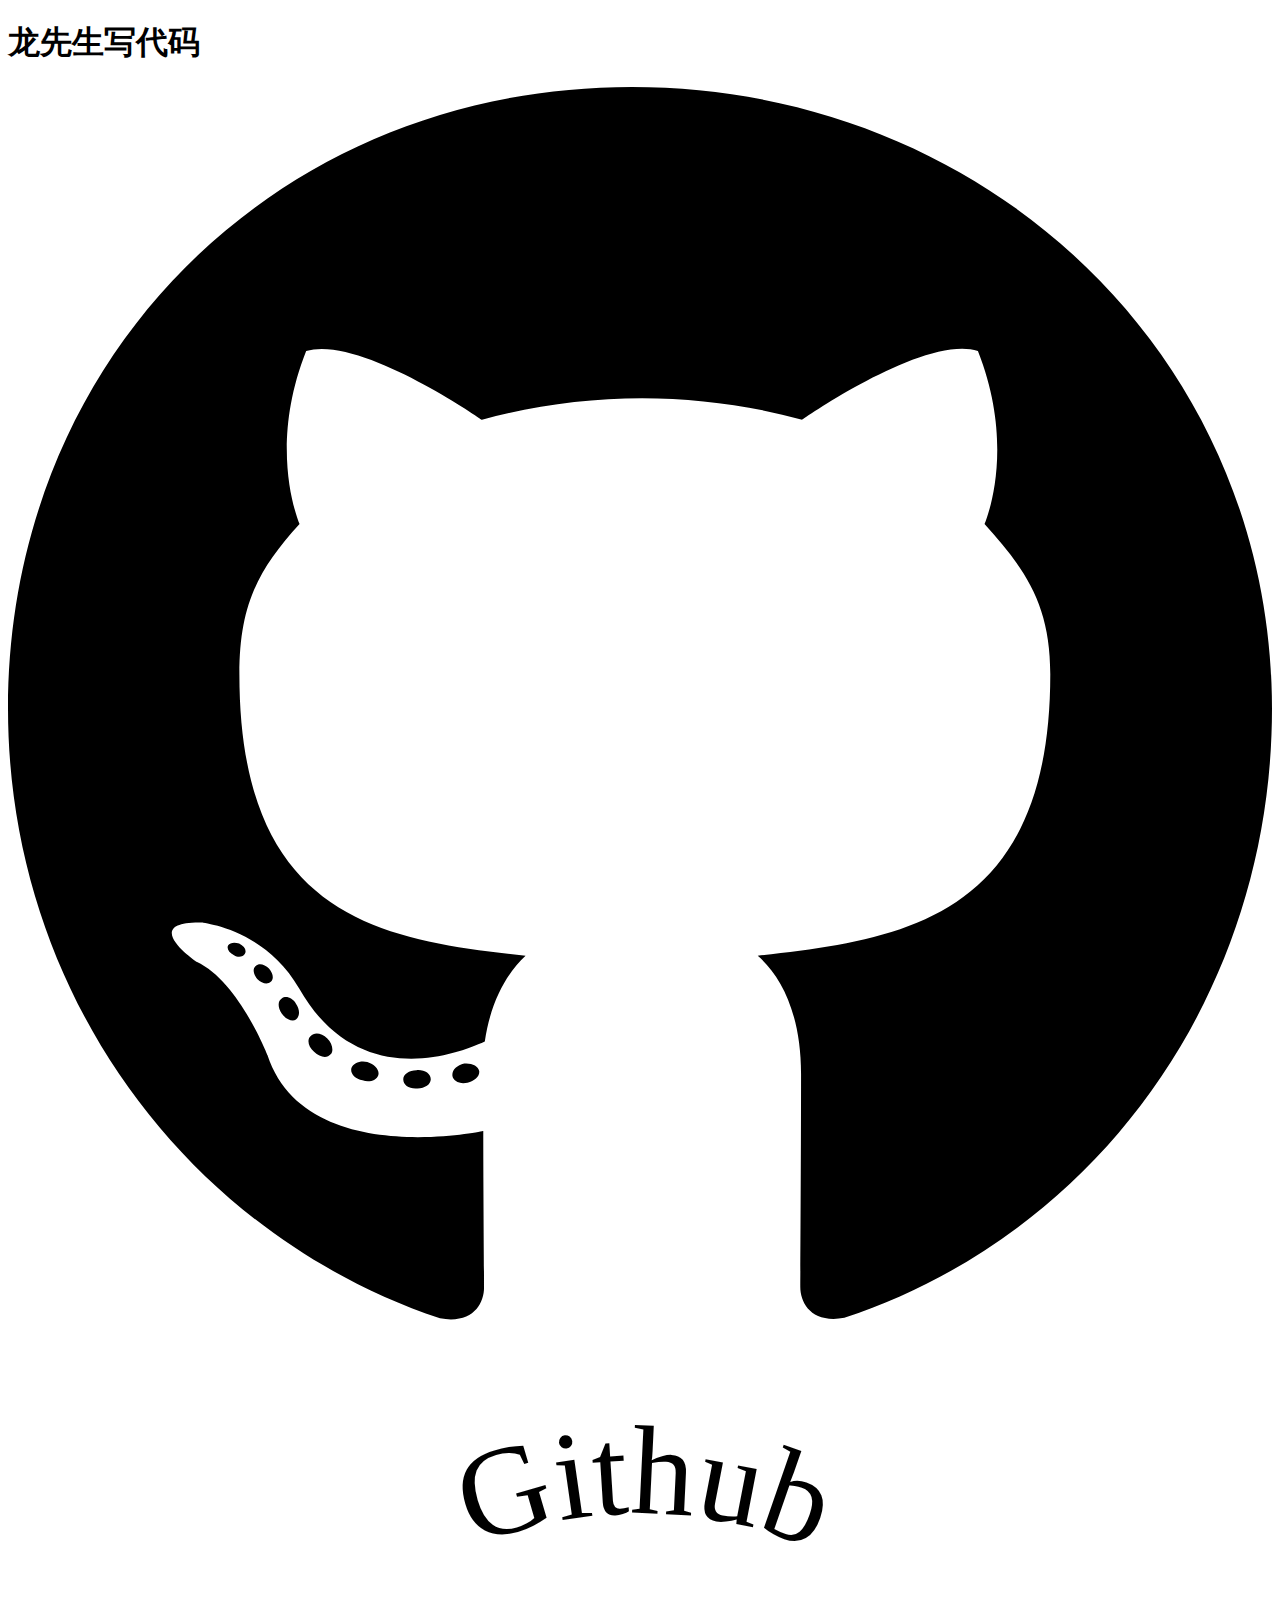
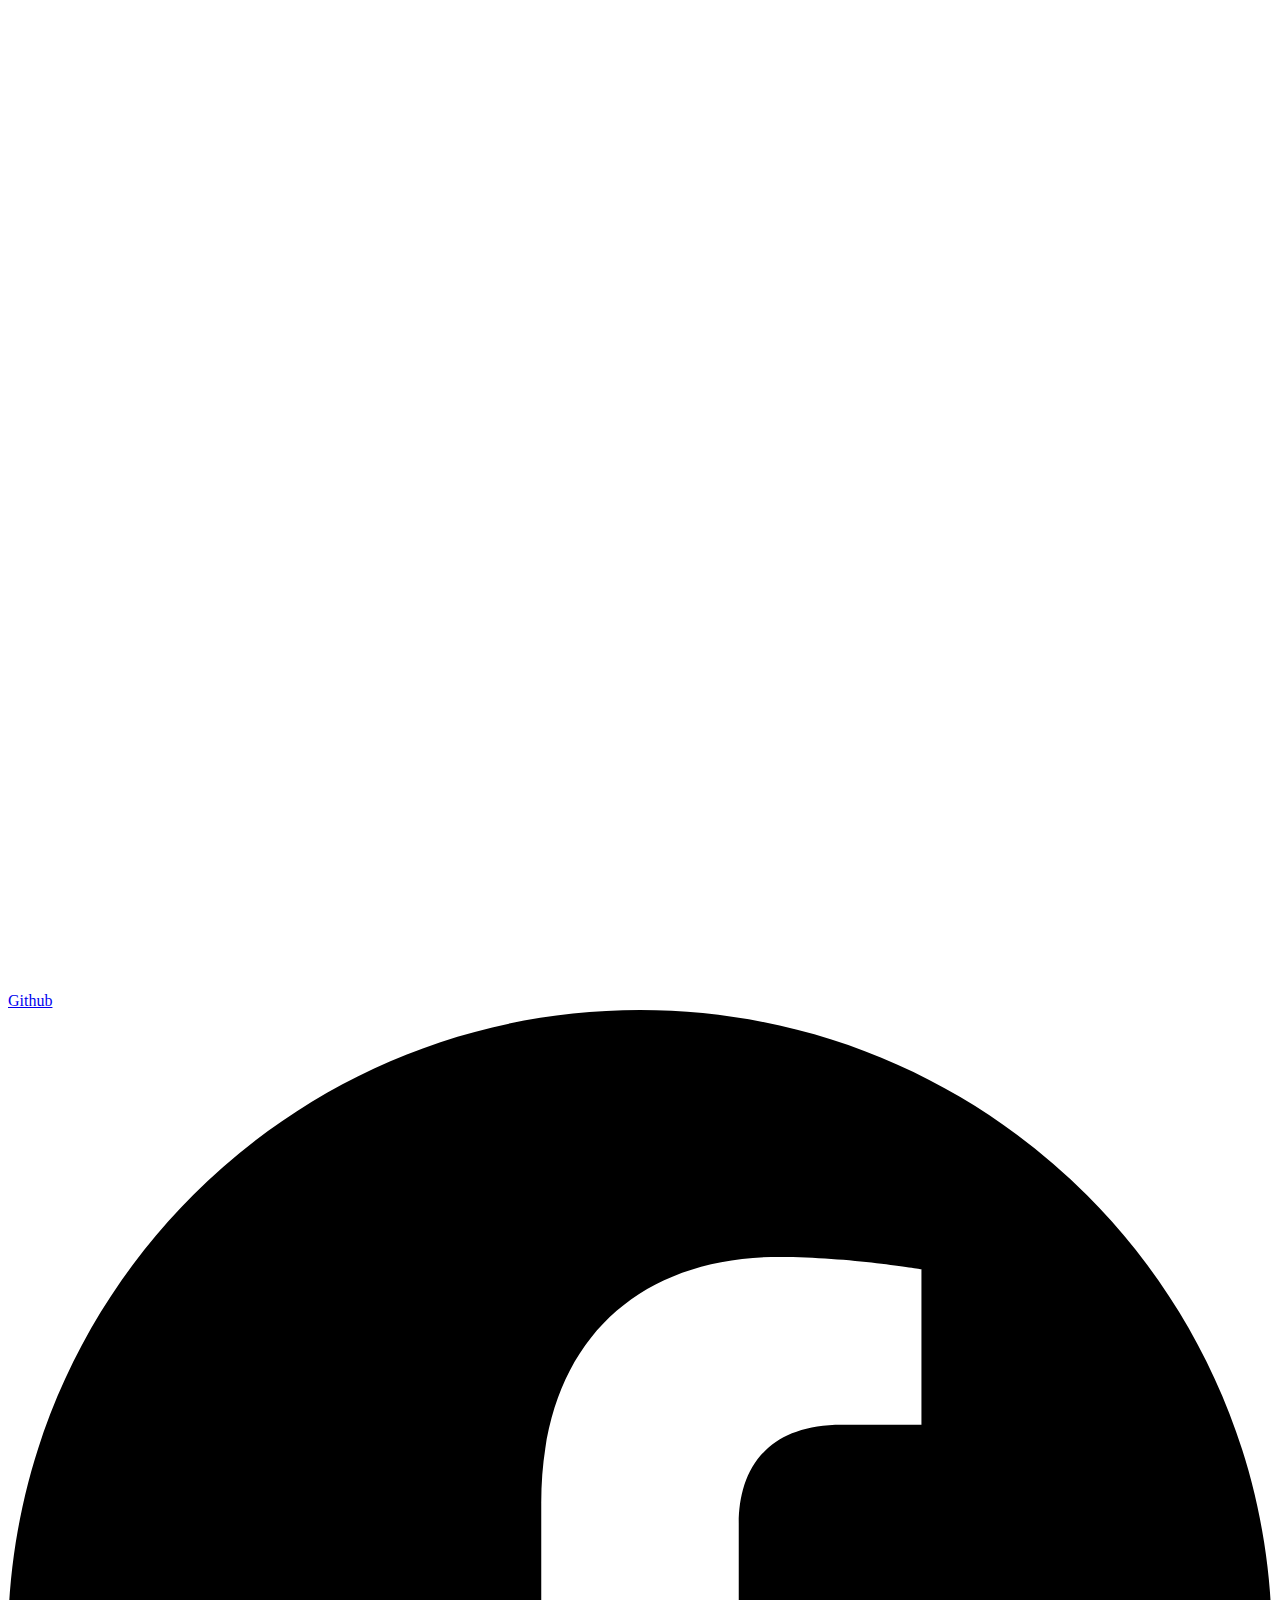
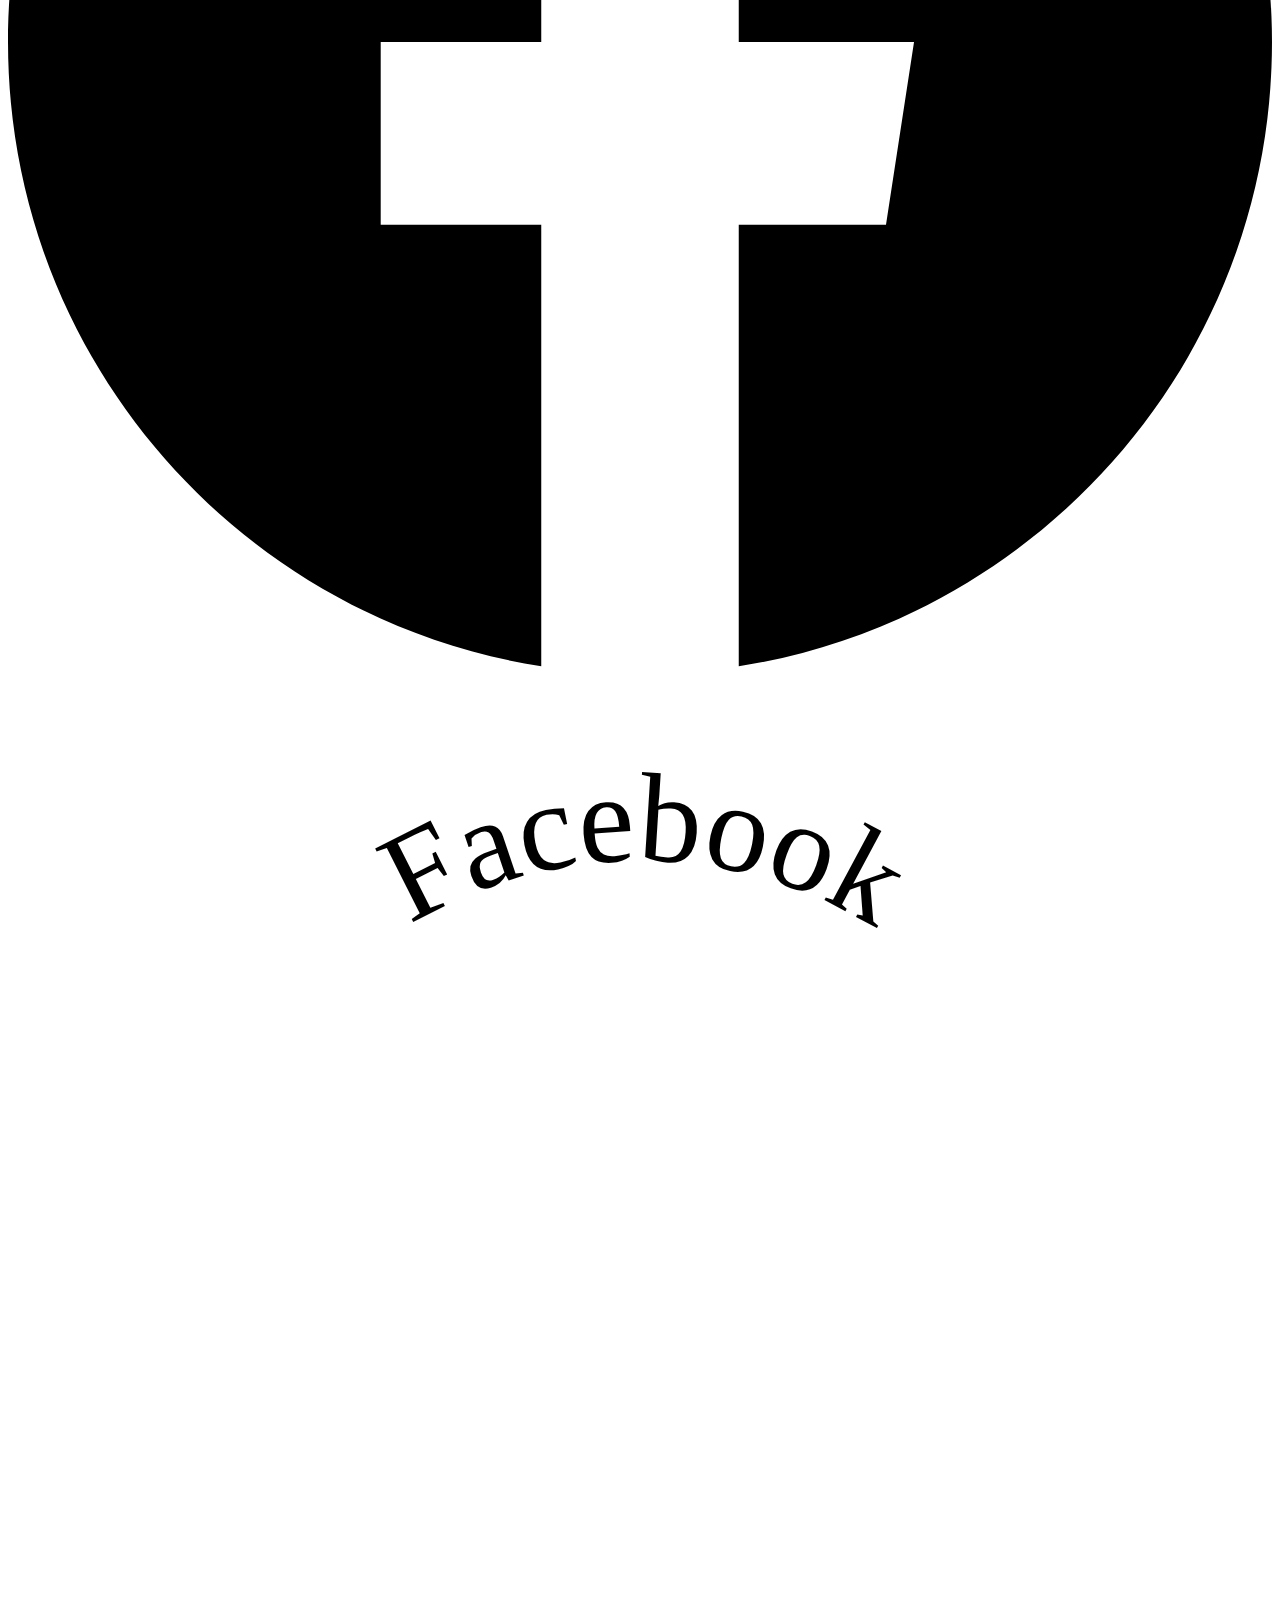
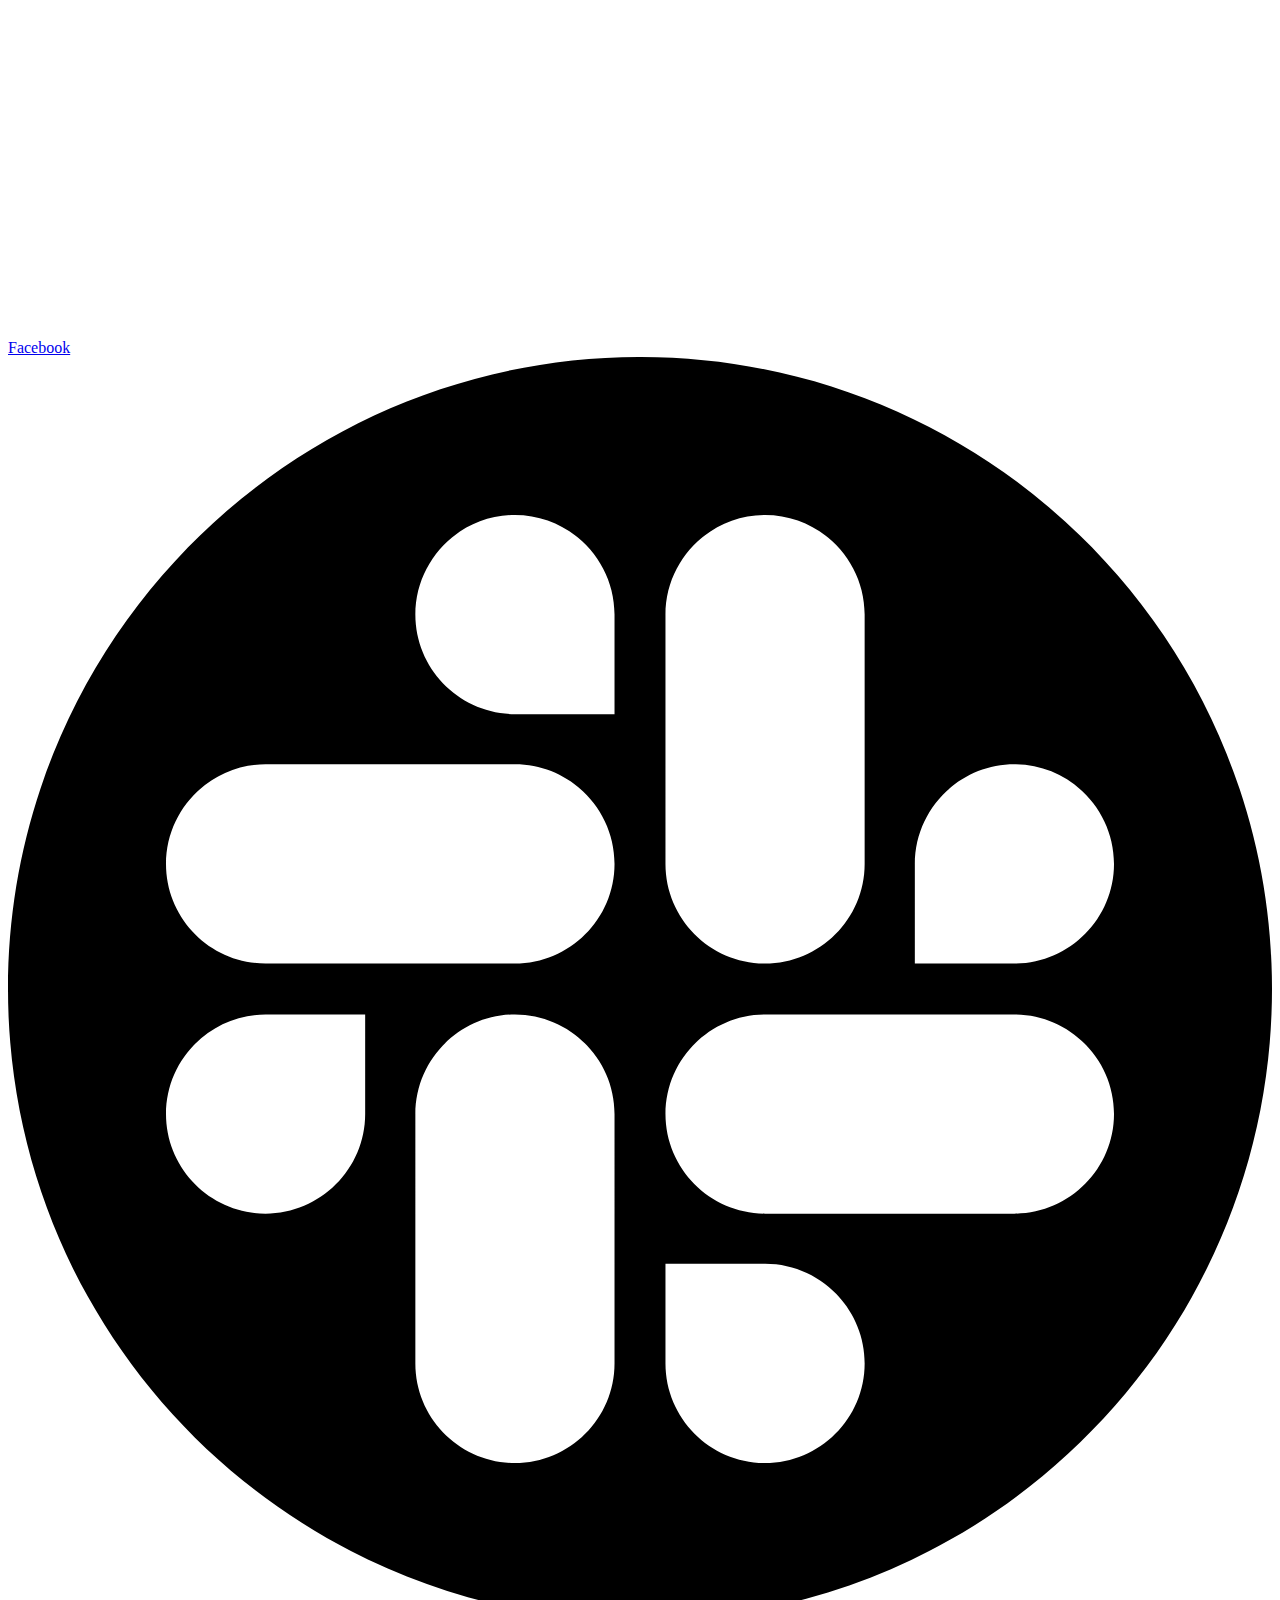
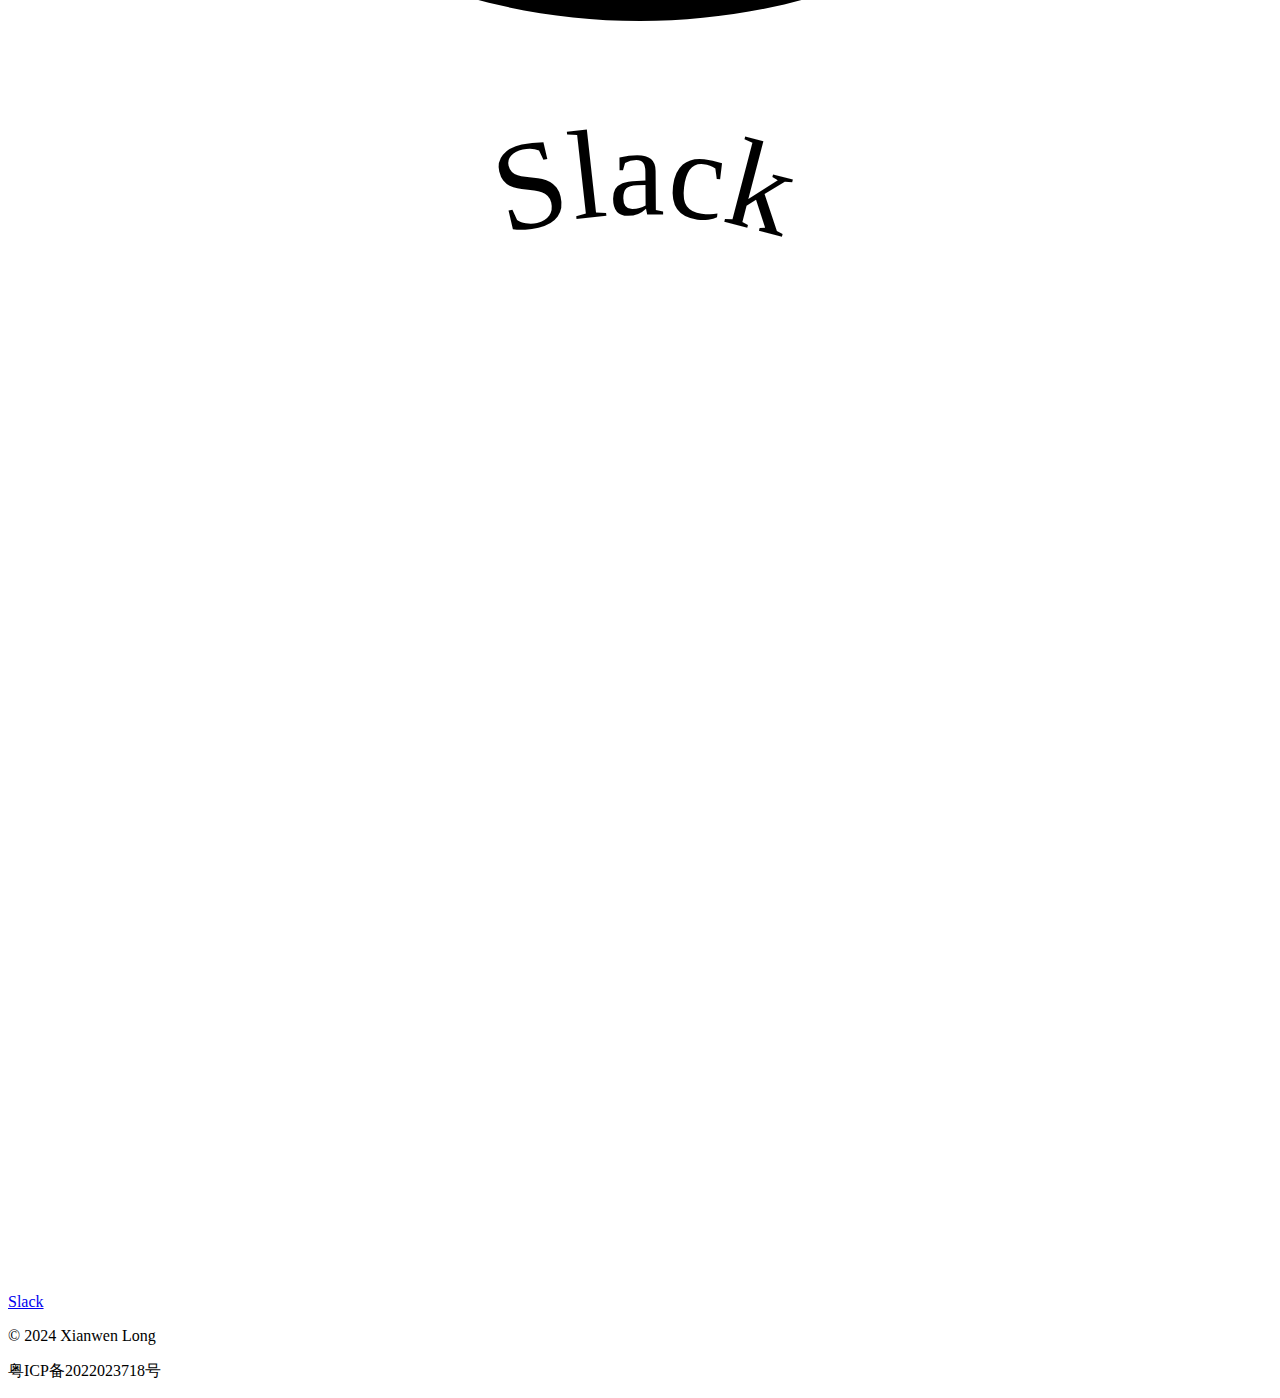
==== public/index.html @ 4d15aded "update" ====
<!DOCTYPE html><html lang="en-us">
<head>
  
<meta charset="utf-8">
<meta name="viewport" content="width=device-width, initial-scale=1.0">
<meta http-equiv="X-UA-Compatible" content="IE=edge">
<meta name="generator" content="L1nkr theme for Hugo">

<title>龙先生写代码</title>
<meta name="title" content="龙先生写代码">


<meta name="author" content="Xianwen Long">











<link type="text/css" rel="stylesheet" href="/css/main.bundle.min.036e0696ba877f3ed0d3ffe30428495f435b00f157f9165949d395aa6f86824fdde8bd9a90f997a9bf41572204cba3db5411a1df39a0862cc04e65010443ee76.css" integrity="sha512-A24GlrqHfz7Q0//jBChJX0NbAPFX&#43;RZZSdOVqm&#43;Ggk/d6L2akPmXqb9BVyIEy6PbVBGh3zmghizATmUBBEPudg=="/>






<meta property="og:title" content="龙先生写代码" />
<meta property="og:description" content="" />
<meta property="og:type" content="website" />
<meta property="og:url" content="https://hox.cc/" />


<meta name="twitter:card" content="summary"/><meta name="twitter:title" content="龙先生写代码"/>
<meta name="twitter:description" content=""/>

</head>
<body class="flex flex-col h-screen justify-between bg-neutral-100 dark:bg-neutral-800">
  <div class="">
    <header>
      <div class="flex flex-col justify-center items-center mt-20 mb-2">
  
  
  
  
  
        
  <h1 class="text-4xl text-center font-extrabold text-slate-500 dark:text-slate-200">
    龙先生写代码
  </h1>

  
</div>
    </header>
    <main>
      
  
  
  

  
  
  
  
  
  
  
  
  
    
    
    
    
  

  <div class="grid grid-cols-center2 grid-cols-md-center3 justify-center gap-4 mb-auto mt-8">
    
      
        
        
        
        
          <a
            class="group link  link-github "
            href="https://github.com/dravenk/"
            target="_blank"
            rel="me noopener noreferrer"
            aria-label="github"
          >
          <span class="link_svg">
            <?xml version="1.0" encoding="UTF-8" standalone="no"?>
<!DOCTYPE svg PUBLIC "-//W3C//DTD SVG 1.1//EN" "http://www.w3.org/Graphics/SVG/1.1/DTD/svg11.dtd">
<svg width="100%" height="100%" viewBox="0 0 496 484" version="1.1" xmlns="http://www.w3.org/2000/svg" xmlns:xlink="http://www.w3.org/1999/xlink" xml:space="preserve" xmlns:serif="http://www.serif.com/" style="fill-rule:evenodd;clip-rule:evenodd;stroke-linejoin:round;stroke-miterlimit:2;">
    <g transform="matrix(1,0,0,1,0,-8)">
        <path d="M165.9,397.4C165.9,399.4 163.6,401 160.7,401C157.4,401.3 155.1,399.7 155.1,397.4C155.1,395.4 157.4,393.8 160.3,393.8C163.3,393.5 165.9,395.1 165.9,397.4ZM134.8,392.9C134.1,394.9 136.1,397.2 139.1,397.8C141.7,398.8 144.7,397.8 145.3,395.8C145.9,393.8 144,391.5 141,390.6C138.4,389.9 135.5,390.9 134.8,392.9ZM179,391.2C176.1,391.9 174.1,393.8 174.4,396.1C174.7,398.1 177.3,399.4 180.3,398.7C183.2,398 185.2,396.1 184.9,394.1C184.6,392.2 181.9,390.9 179,391.2ZM244.8,8C106.1,8 0,113.3 0,252C0,362.9 69.8,457.8 169.5,491.2C182.3,493.5 186.8,485.6 186.8,479.1C186.8,472.9 186.5,438.7 186.5,417.7C186.5,417.7 116.5,432.7 101.8,387.9C101.8,387.9 90.4,358.8 74,351.3C74,351.3 51.1,335.6 75.6,335.9C75.6,335.9 100.5,337.9 114.2,361.7C136.1,400.3 172.8,389.2 187.1,382.6C189.4,366.6 195.9,355.5 203.1,348.9C147.2,342.7 90.8,334.6 90.8,238.4C90.8,210.9 98.4,197.1 114.4,179.5C111.8,173 103.3,146.2 117,111.6C137.9,105.1 186,138.6 186,138.6C206,133 227.5,130.1 248.8,130.1C270.1,130.1 291.6,133 311.6,138.6C311.6,138.6 359.7,105 380.6,111.6C394.3,146.3 385.8,173 383.2,179.5C399.2,197.2 409,211 409,238.4C409,334.9 350.1,342.6 294.2,348.9C303.4,356.8 311.2,371.8 311.2,395.3C311.2,429 310.9,470.7 310.9,478.9C310.9,485.4 315.5,493.3 328.2,491C428.2,457.8 496,362.9 496,252C496,113.3 383.5,8 244.8,8ZM97.2,352.9C95.9,353.9 96.2,356.2 97.9,358.1C99.5,359.7 101.8,360.4 103.1,359.1C104.4,358.1 104.1,355.8 102.4,353.9C100.8,352.3 98.5,351.6 97.2,352.9ZM86.4,344.8C85.7,346.1 86.7,347.7 88.7,348.7C90.3,349.7 92.3,349.4 93,348C93.7,346.7 92.7,345.1 90.7,344.1C88.7,343.5 87.1,343.8 86.4,344.8ZM118.8,380.4C117.2,381.7 117.8,384.7 120.1,386.6C122.4,388.9 125.3,389.2 126.6,387.6C127.9,386.3 127.3,383.3 125.3,381.4C123.1,379.1 120.1,378.8 118.8,380.4ZM107.4,365.7C105.8,366.7 105.8,369.3 107.4,371.6C109,373.9 111.7,374.9 113,373.9C114.6,372.6 114.6,370 113,367.7C111.6,365.4 109,364.4 107.4,365.7Z" style="fill-rule:nonzero;"/>
    </g>
</svg>

          </span>
          
            <span class="text_svg">
              <svg viewBox="0 0 400 400" xmlns="http://www.w3.org/2000/svg">
                <defs>
                  <path id="arc" d="M 200, 200 m -140, 0 a 140,140 0 1,1 280,0"/>
                </defs>
                <text font-size="40">
                  <textPath href="#arc" text-anchor="middle" startOffset="221">
                    Github
                  </textPath>
                </text>
              </svg>
            </span>
          
          
            <span class="tooltip">
              Github
            </span>
          
          </a>
        
      
    
      
        
        
        
        
          <a
            class="group link  link-facebook "
            href="https://facebook.com/longxianwen"
            target="_blank"
            rel="me noopener noreferrer"
            aria-label="facebook"
          >
          <span class="link_svg">
            <?xml version="1.0" encoding="UTF-8" standalone="no"?>
<!DOCTYPE svg PUBLIC "-//W3C//DTD SVG 1.1//EN" "http://www.w3.org/Graphics/SVG/1.1/DTD/svg11.dtd">
<svg width="100%" height="100%" viewBox="0 0 496 493" version="1.1" xmlns="http://www.w3.org/2000/svg" xmlns:xlink="http://www.w3.org/1999/xlink" xml:space="preserve" xmlns:serif="http://www.serif.com/" style="fill-rule:evenodd;clip-rule:evenodd;stroke-linejoin:round;stroke-miterlimit:2;">
    <g transform="matrix(1,0,0,1,-8,-8)">
        <path d="M504,256C504,119 393,8 256,8C119,8 8,119 8,256C8,379.78 98.69,482.38 217.25,501L217.25,327.69L154.25,327.69L154.25,256L217.25,256L217.25,201.36C217.25,139.21 254.25,104.88 310.92,104.88C338.06,104.88 366.44,109.72 366.44,109.72L366.44,170.72L335.16,170.72C304.36,170.72 294.75,189.84 294.75,209.45L294.75,256L363.53,256L352.53,327.69L294.75,327.69L294.75,501C413.31,482.38 504,379.78 504,256Z" style="fill-rule:nonzero;"/>
    </g>
</svg>

          </span>
          
            <span class="text_svg">
              <svg viewBox="0 0 400 400" xmlns="http://www.w3.org/2000/svg">
                <defs>
                  <path id="arc" d="M 200, 200 m -140, 0 a 140,140 0 1,1 280,0"/>
                </defs>
                <text font-size="40">
                  <textPath href="#arc" text-anchor="middle" startOffset="221">
                    Facebook
                  </textPath>
                </text>
              </svg>
            </span>
          
          
            <span class="tooltip">
              Facebook
            </span>
          
          </a>
        
      
    
      
        
        
        
        
          <a
            class="group link  link-slack "
            href="https://longxianwen.slack.com/archives/C0190UYMWHH"
            target="_blank"
            rel="me noopener noreferrer"
            aria-label="slack"
          >
          <span class="link_svg">
            <?xml version="1.0" encoding="UTF-8" standalone="no"?>
<!DOCTYPE svg PUBLIC "-//W3C//DTD SVG 1.1//EN" "http://www.w3.org/Graphics/SVG/1.1/DTD/svg11.dtd">
<svg width="100%" height="100%" viewBox="0 0 400 400" version="1.1" xmlns="http://www.w3.org/2000/svg" xmlns:xlink="http://www.w3.org/1999/xlink" xml:space="preserve" xmlns:serif="http://www.serif.com/" style="fill-rule:evenodd;clip-rule:evenodd;stroke-linejoin:round;stroke-miterlimit:2;">
    <g transform="matrix(1,0,0,1,-30.898,-65.5894)">
        <path d="M230.898,65.589C341.281,65.589 430.898,155.206 430.898,265.589C430.898,375.972 341.281,465.589 230.898,465.589C120.515,465.589 30.898,375.972 30.898,265.589C30.898,155.206 120.515,65.589 230.898,65.589ZM159.809,305.165C159.809,287.822 173.978,273.652 191.322,273.652C208.666,273.652 222.835,287.822 222.835,305.165L222.835,384.076C222.835,401.42 208.666,415.589 191.322,415.589C173.978,415.589 159.809,401.42 159.809,384.076L159.809,305.165ZM270.474,352.563C287.818,352.563 301.987,366.732 301.987,384.076C301.987,401.42 287.818,415.589 270.474,415.589C253.13,415.589 238.96,401.42 238.96,384.076L238.96,352.563L270.474,352.563ZM143.925,305.165C143.925,322.509 129.755,336.679 112.411,336.679C95.068,336.679 80.898,322.509 80.898,305.165C80.898,287.822 95.068,273.652 112.411,273.652L143.925,273.652L143.925,305.165ZM270.474,336.679C253.13,336.679 238.96,322.509 238.96,305.165C238.96,287.822 253.13,273.652 270.474,273.652L349.385,273.652C366.728,273.652 380.898,287.822 380.898,305.165C380.898,322.509 366.728,336.679 349.385,336.679L270.474,336.679ZM191.322,194.5C208.666,194.5 222.835,208.67 222.835,226.014C222.835,243.357 208.666,257.527 191.322,257.527L112.411,257.527C95.068,257.527 80.898,243.357 80.898,226.014C80.898,208.67 95.068,194.5 112.411,194.5L191.322,194.5ZM317.871,226.014C317.871,208.67 332.041,194.5 349.385,194.5C366.728,194.5 380.898,208.67 380.898,226.014C380.898,243.357 366.728,257.527 349.385,257.527L317.871,257.527L317.871,226.014ZM301.987,226.014C301.987,243.357 287.818,257.527 270.474,257.527C253.13,257.527 238.96,243.357 238.96,226.014L238.96,147.103C238.96,129.759 253.13,115.589 270.474,115.589C287.818,115.589 301.987,129.759 301.987,147.103L301.987,226.014ZM191.322,178.616C173.978,178.616 159.809,164.447 159.809,147.103C159.809,129.759 173.978,115.589 191.322,115.589C208.666,115.589 222.835,129.759 222.835,147.103L222.835,178.616L191.322,178.616Z"/>
    </g>
</svg>

          </span>
          
            <span class="text_svg">
              <svg viewBox="0 0 400 400" xmlns="http://www.w3.org/2000/svg">
                <defs>
                  <path id="arc" d="M 200, 200 m -140, 0 a 140,140 0 1,1 280,0"/>
                </defs>
                <text font-size="40">
                  <textPath href="#arc" text-anchor="middle" startOffset="221">
                    Slack
                  </textPath>
                </text>
              </svg>
            </span>
          
          
            <span class="tooltip">
              Slack
            </span>
          
          </a>
        
      
    
  </div>
    </main>
  </div>
  <footer>
    <div class="flex flex-col justify-center p-10">
  
  <p class="text-center text-slate-700 dark:text-slate-400">
    &copy;
    2024
    Xianwen Long
  </p>

  
  
  <p class="text-sm text-center text-slate-700 dark:text-slate-400">
    粤ICP备2022023718号
  </p>
</div>

  </footer>
</body>
</html>
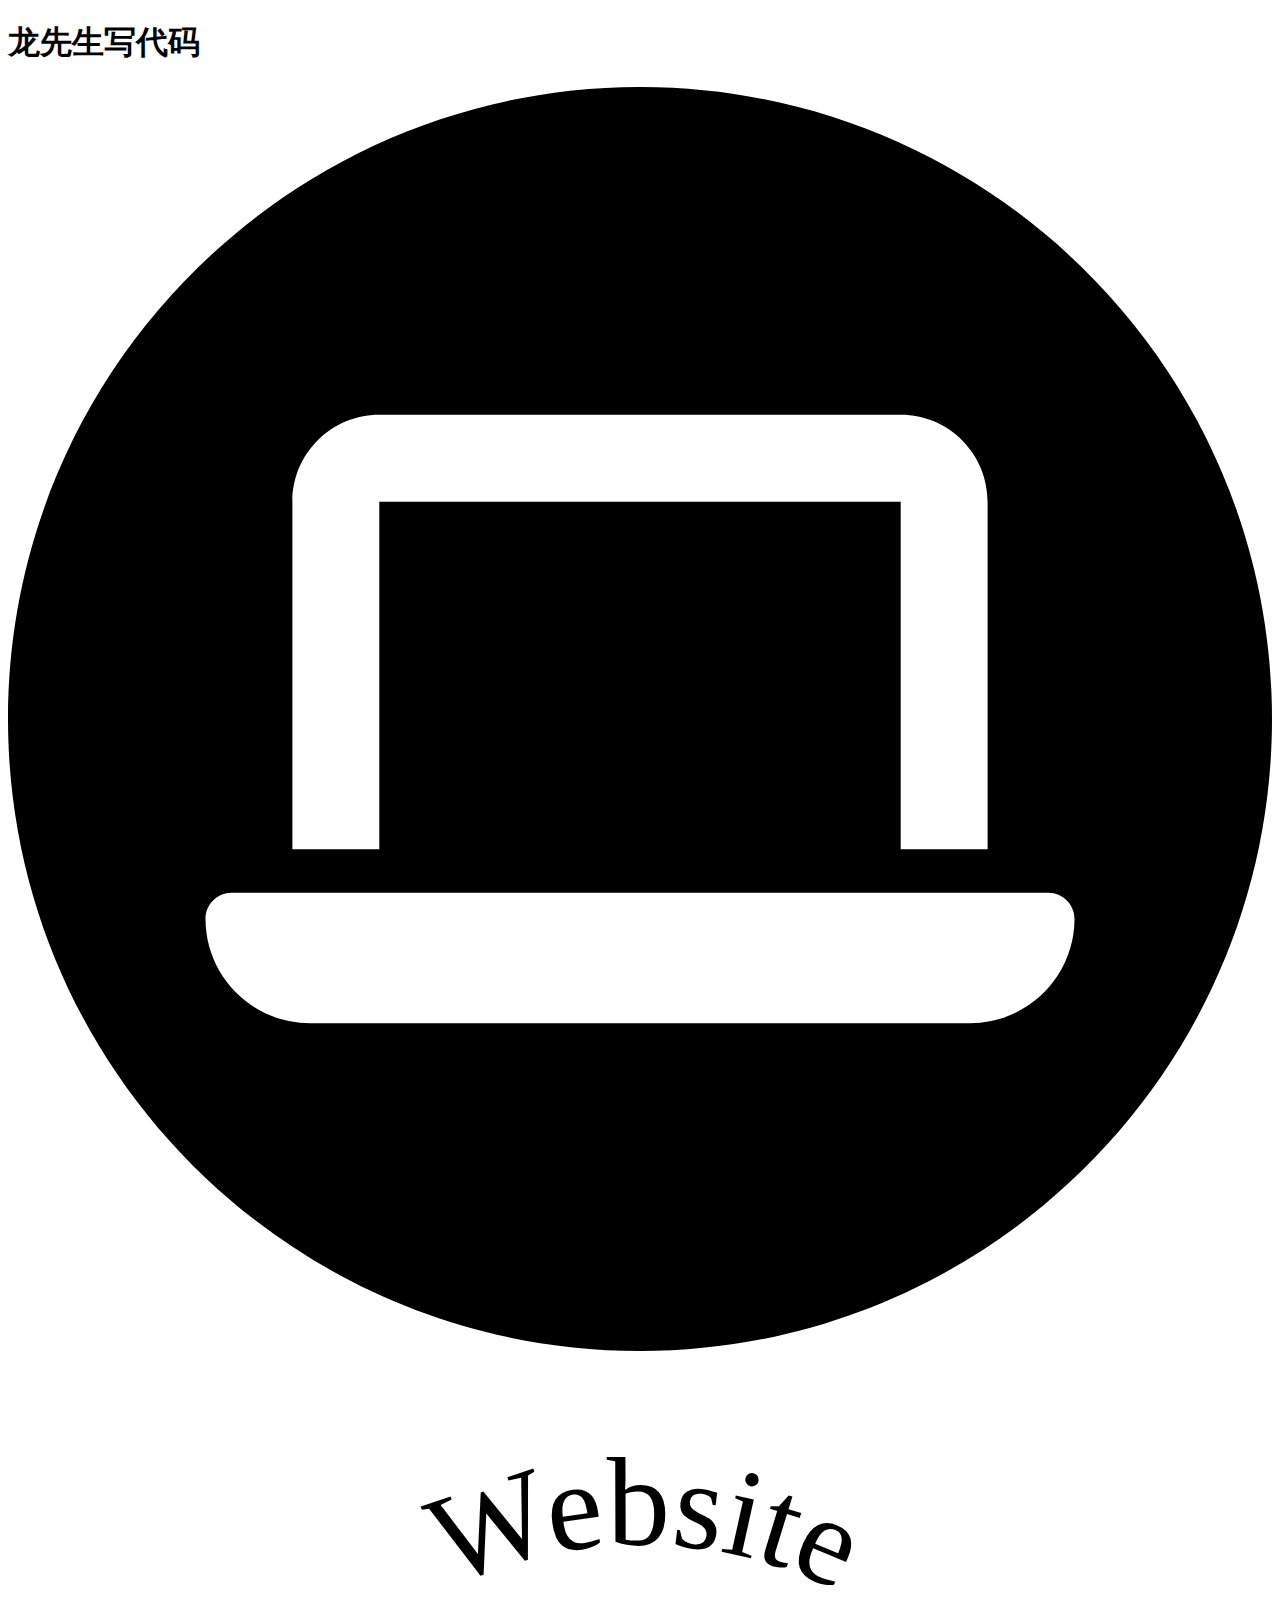
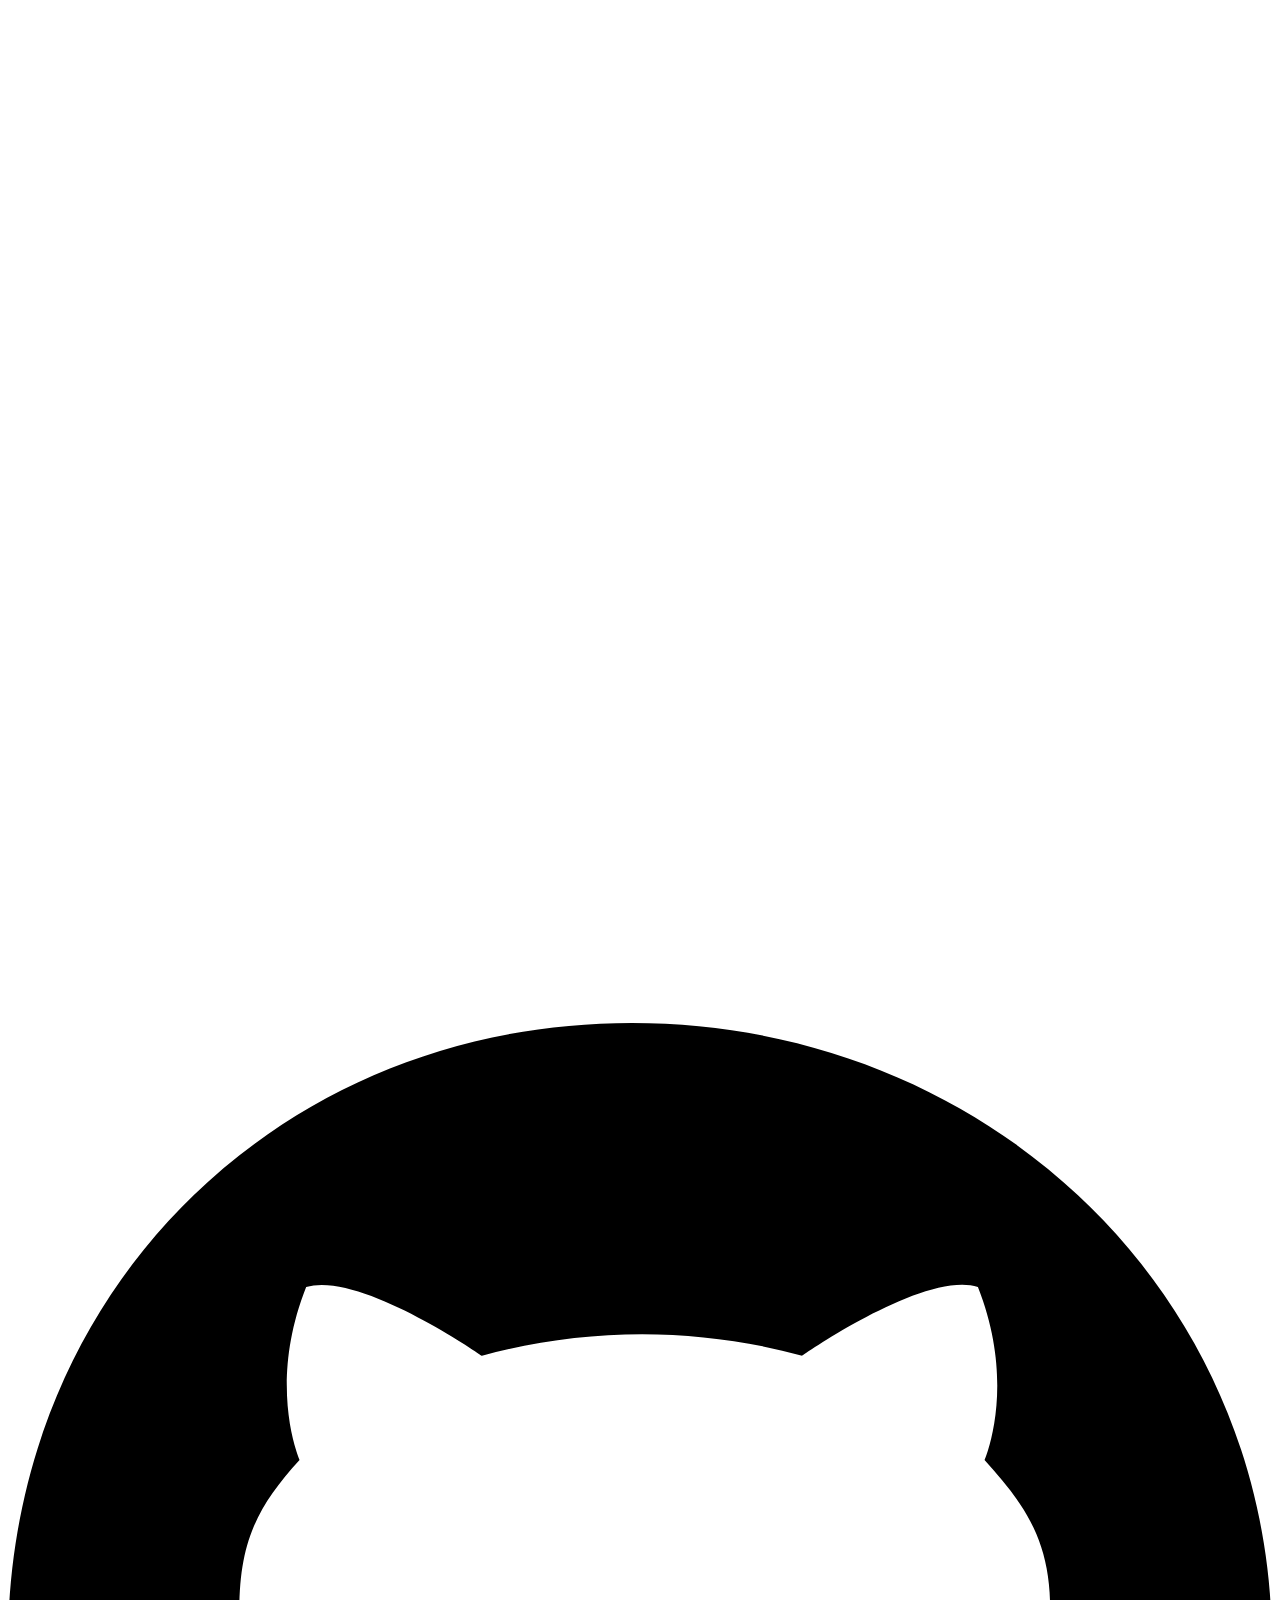
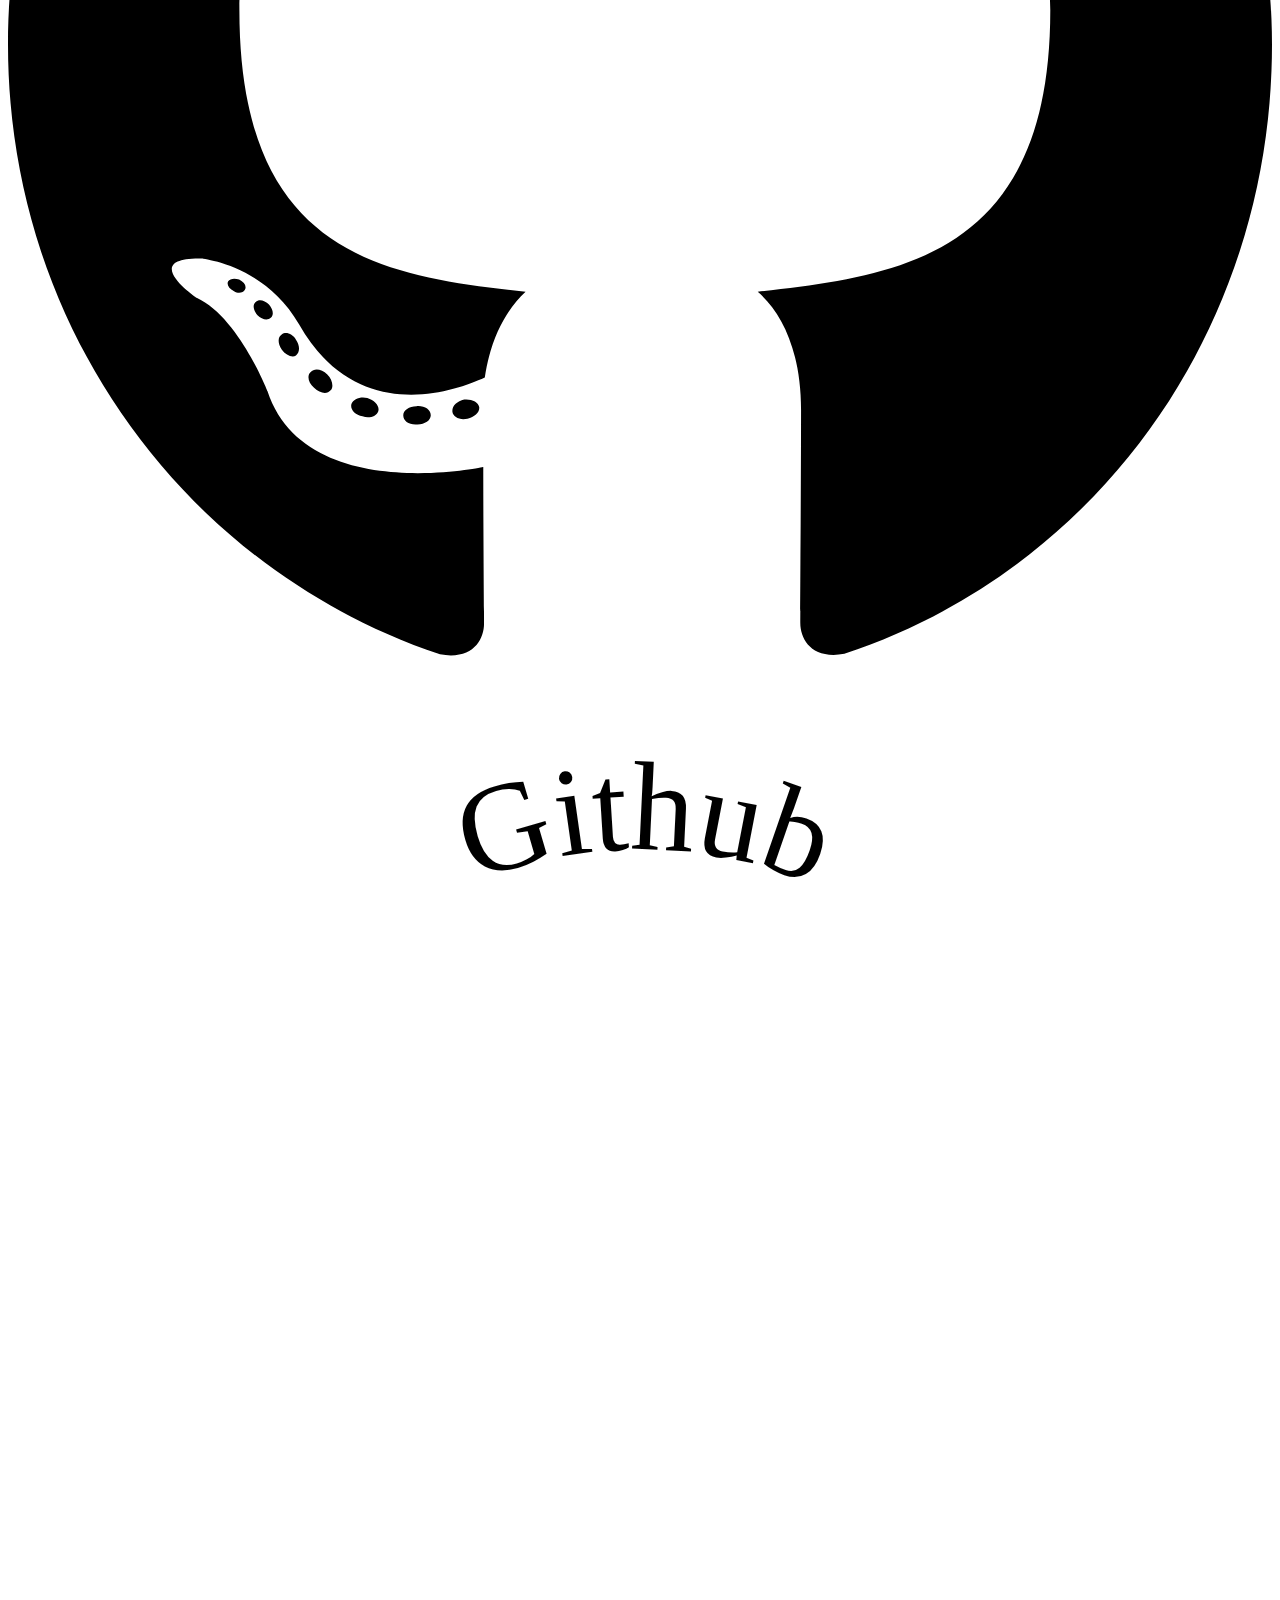
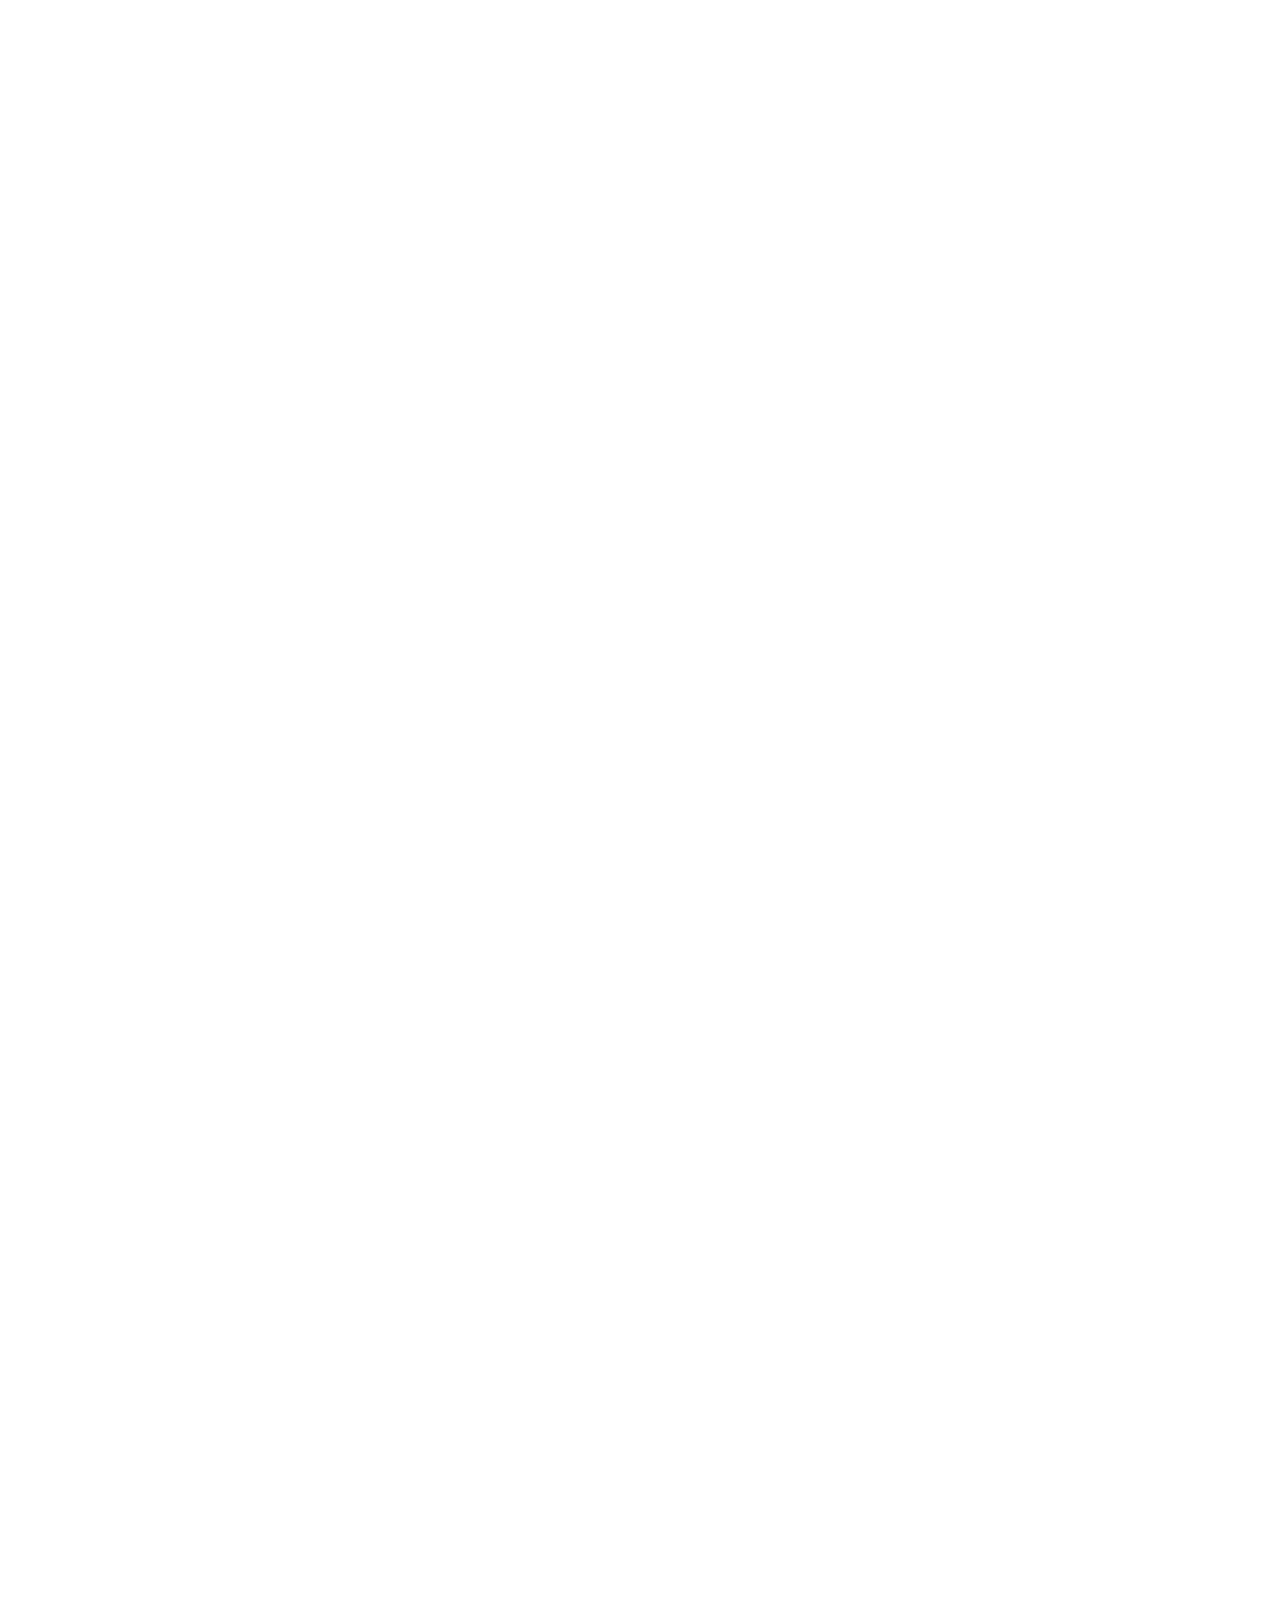
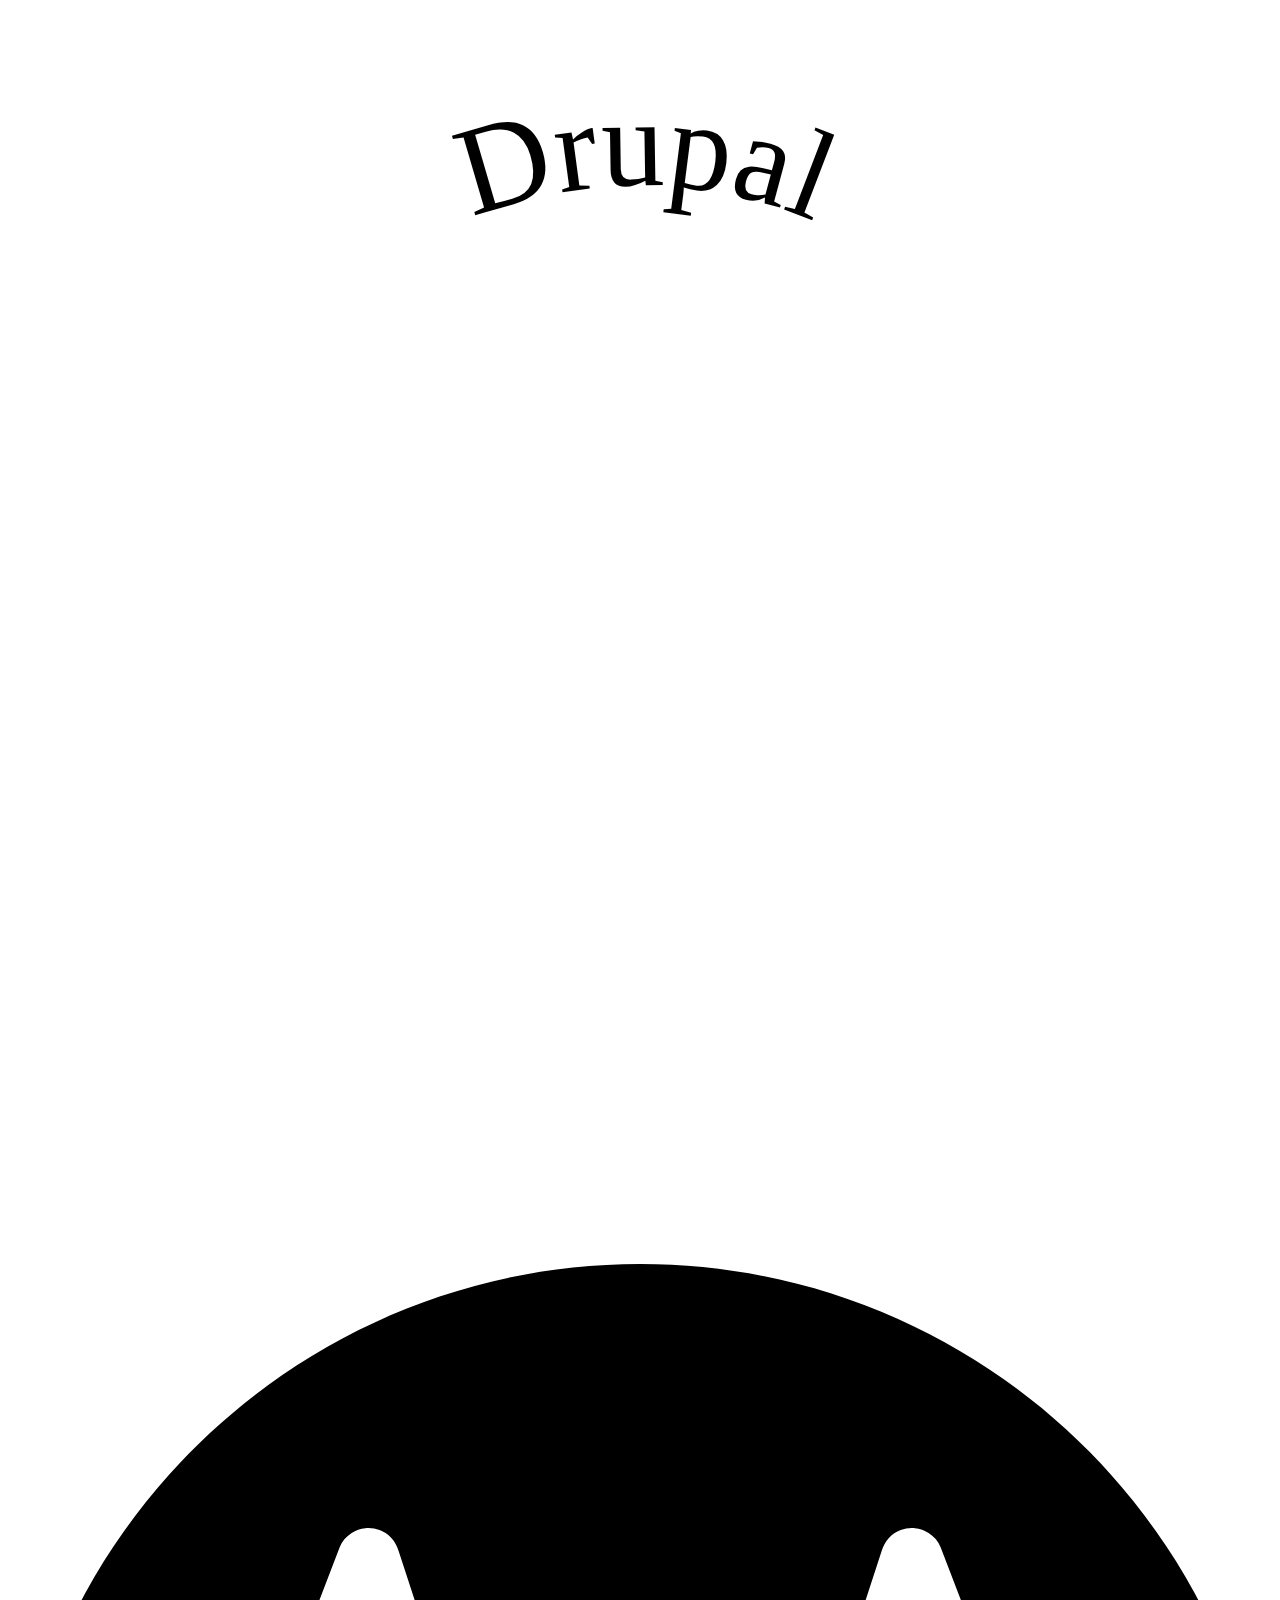
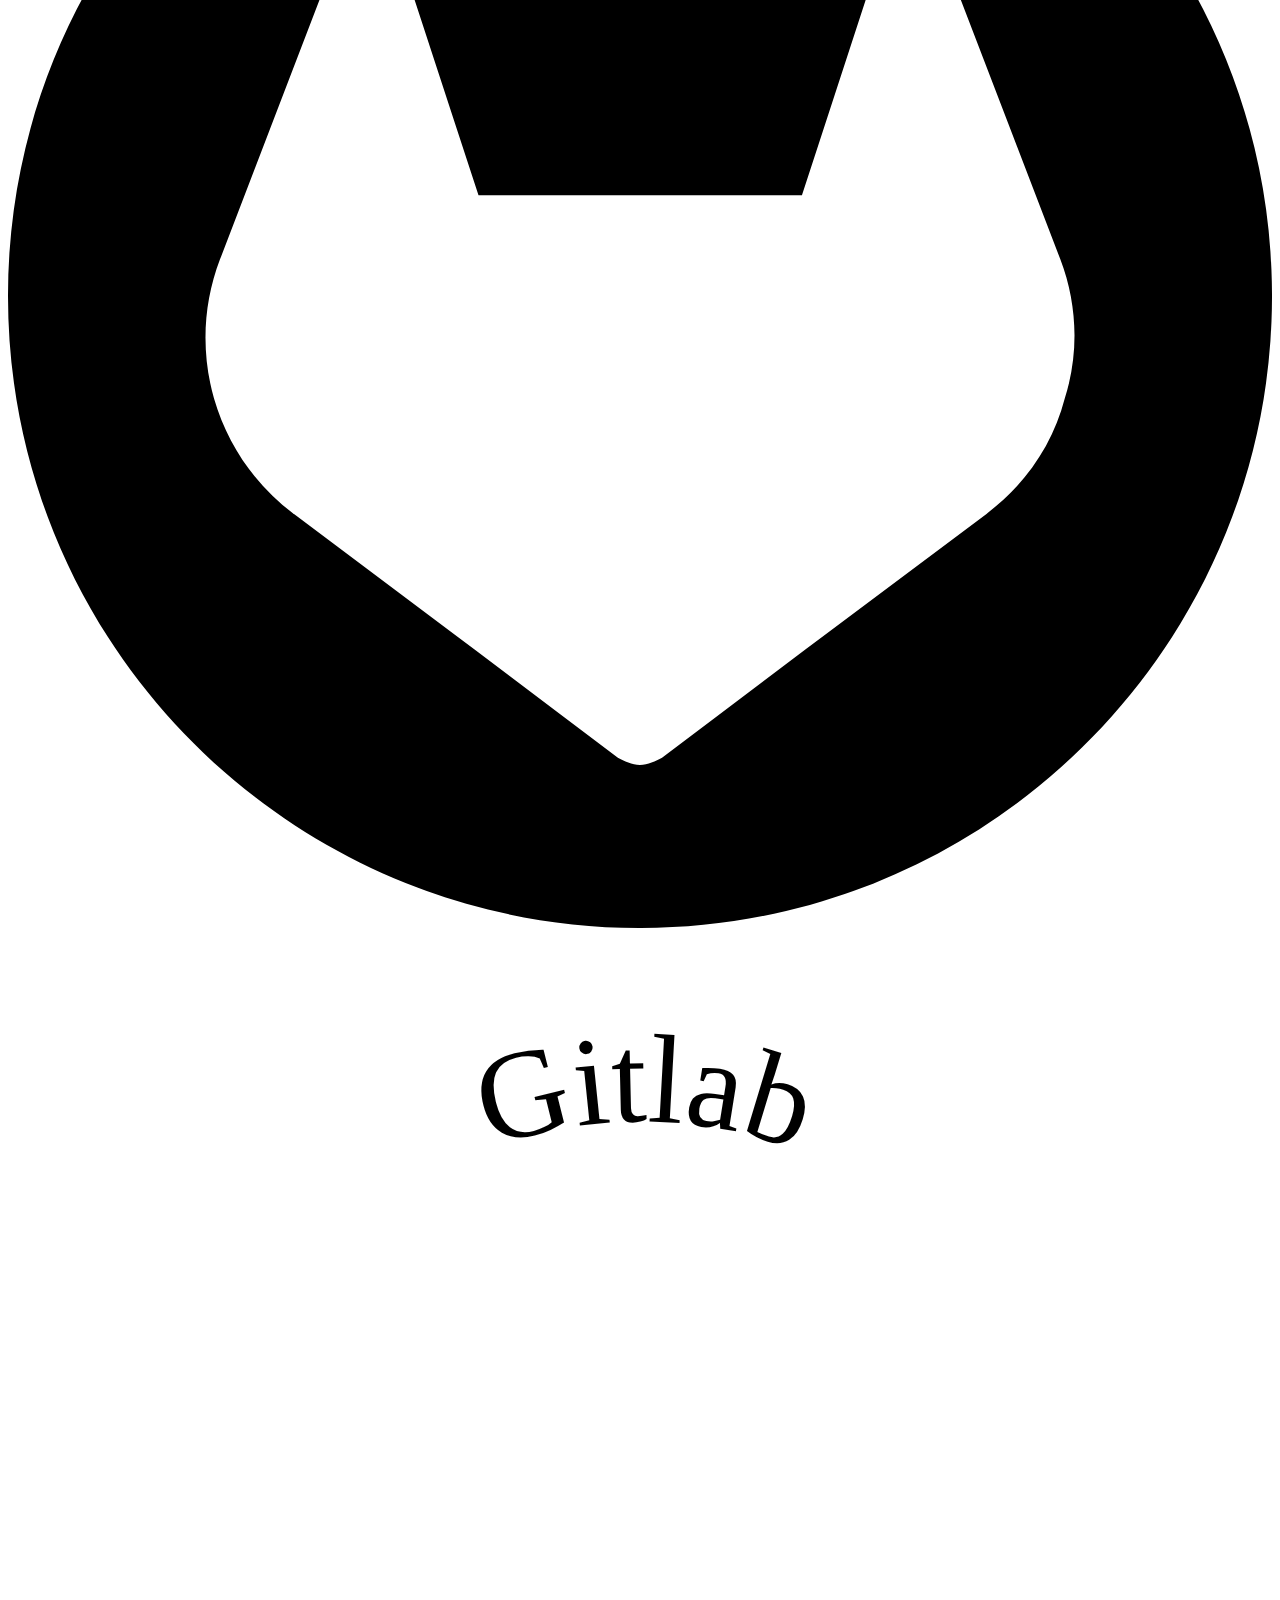
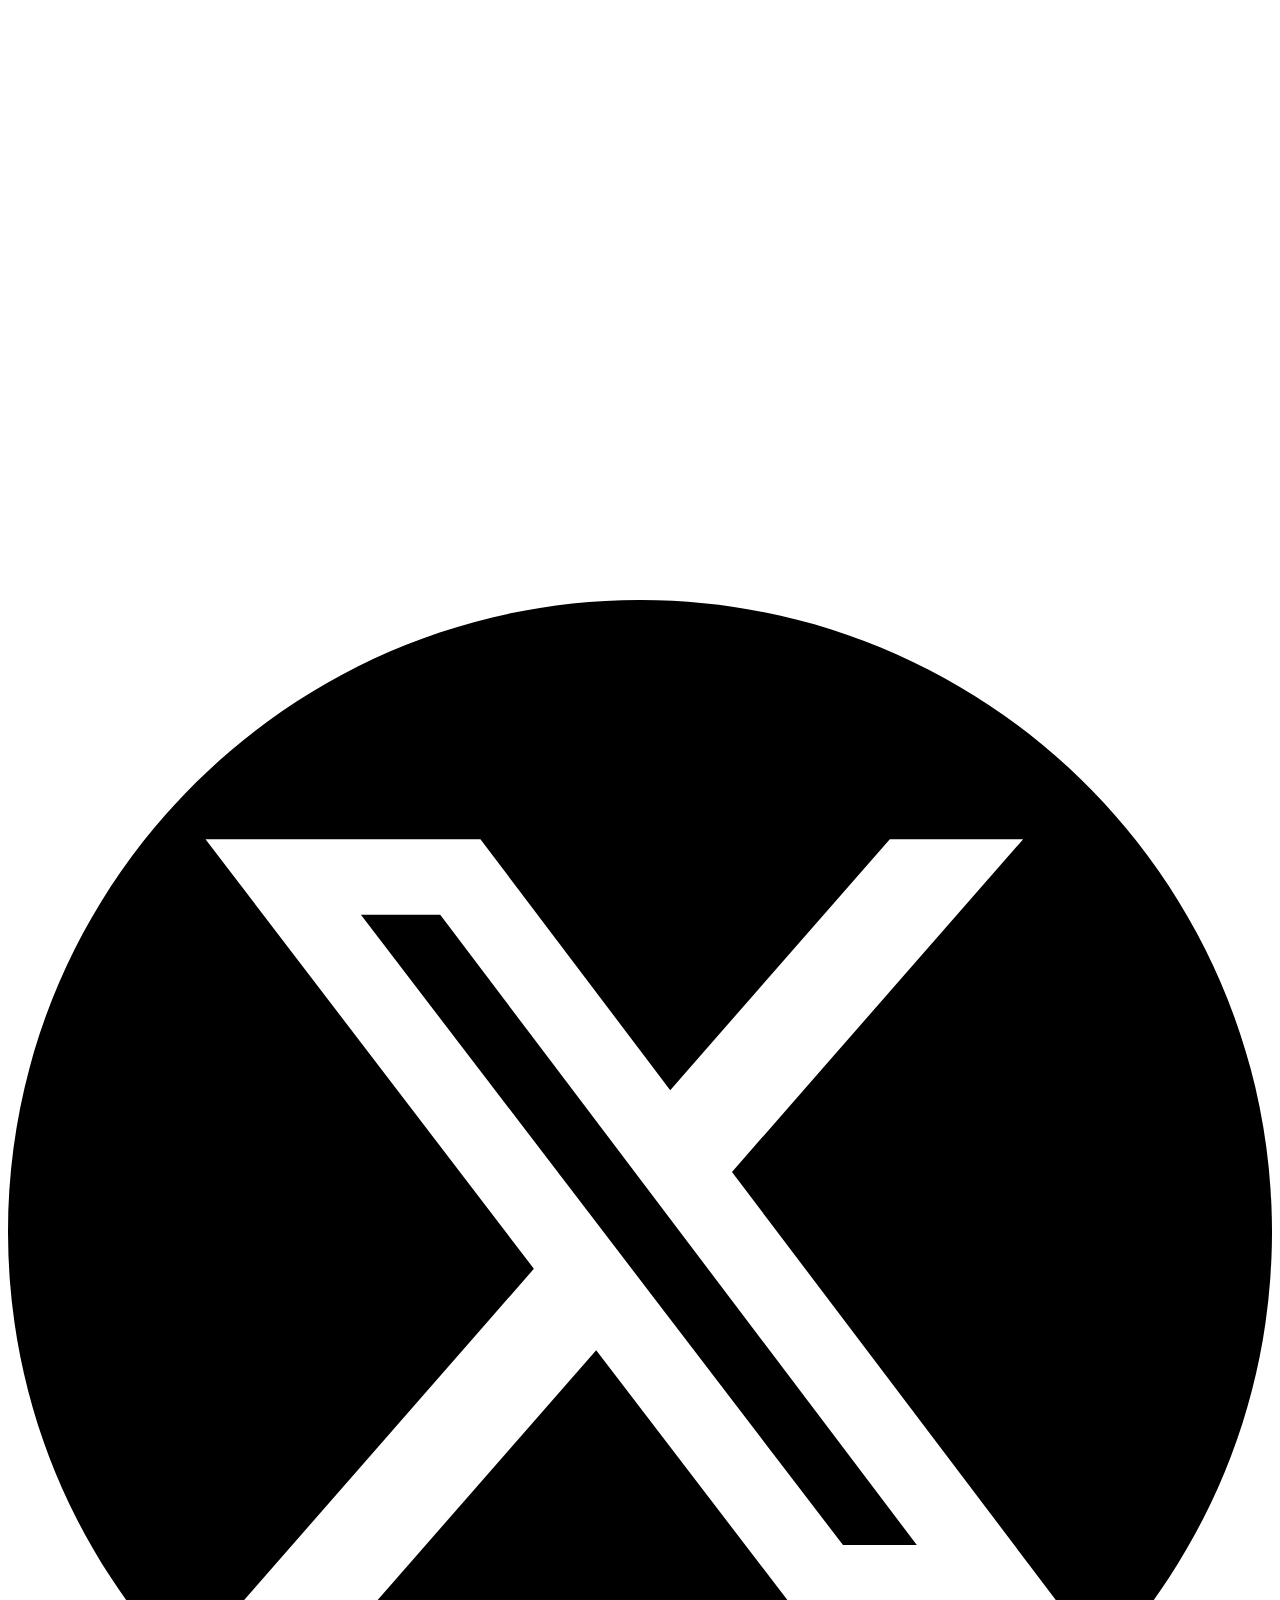
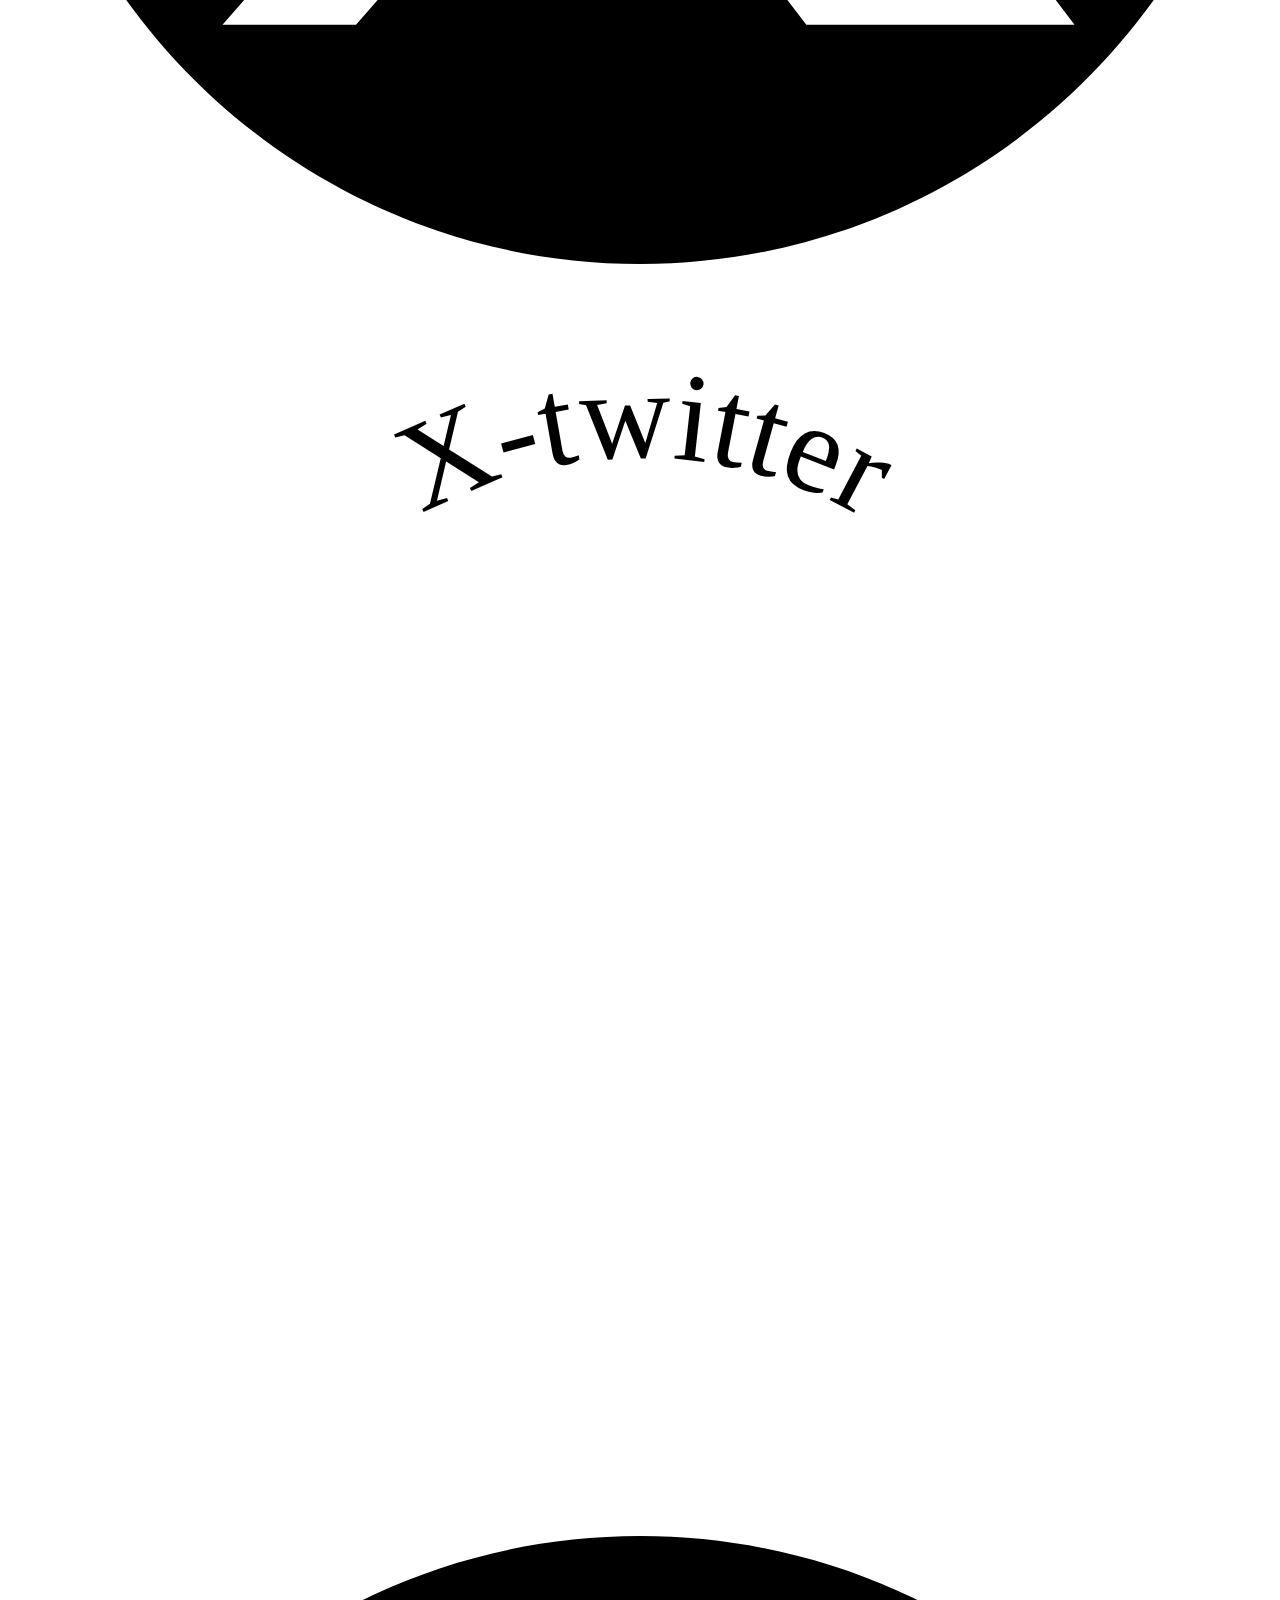
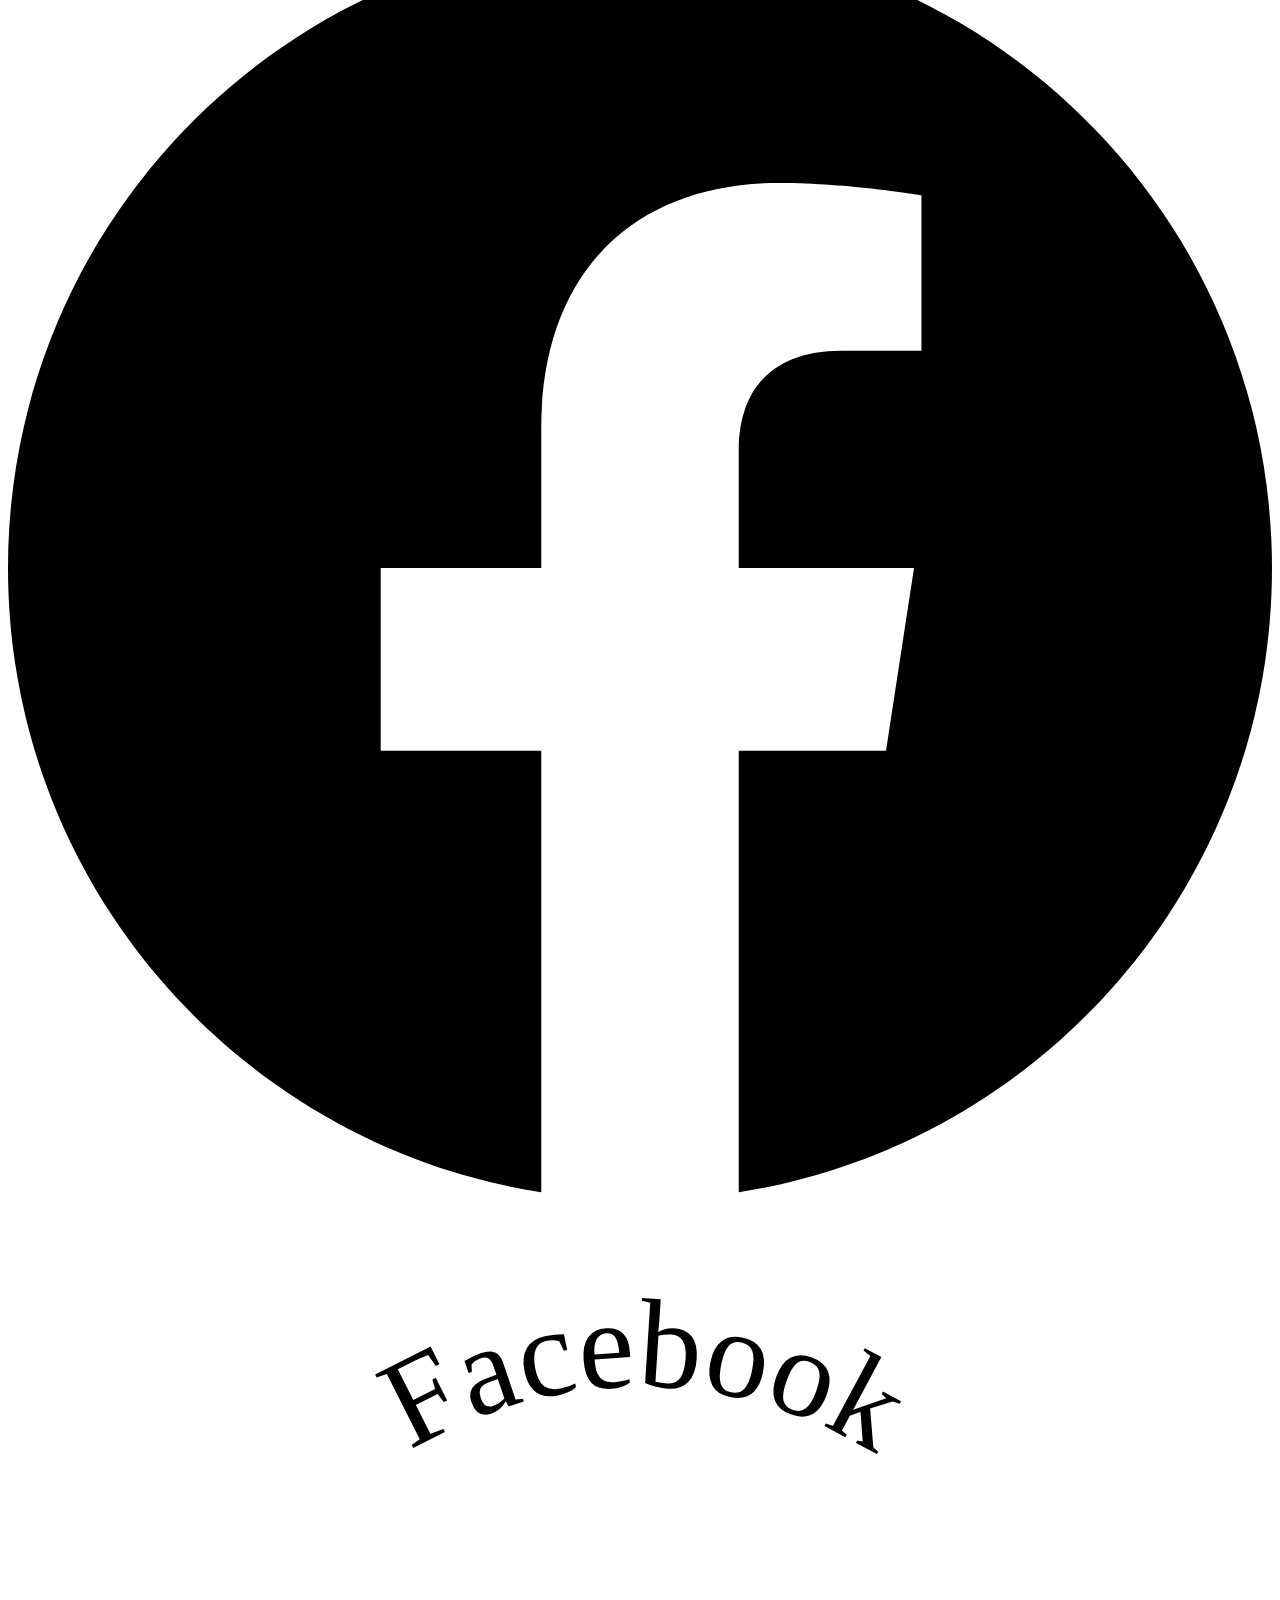
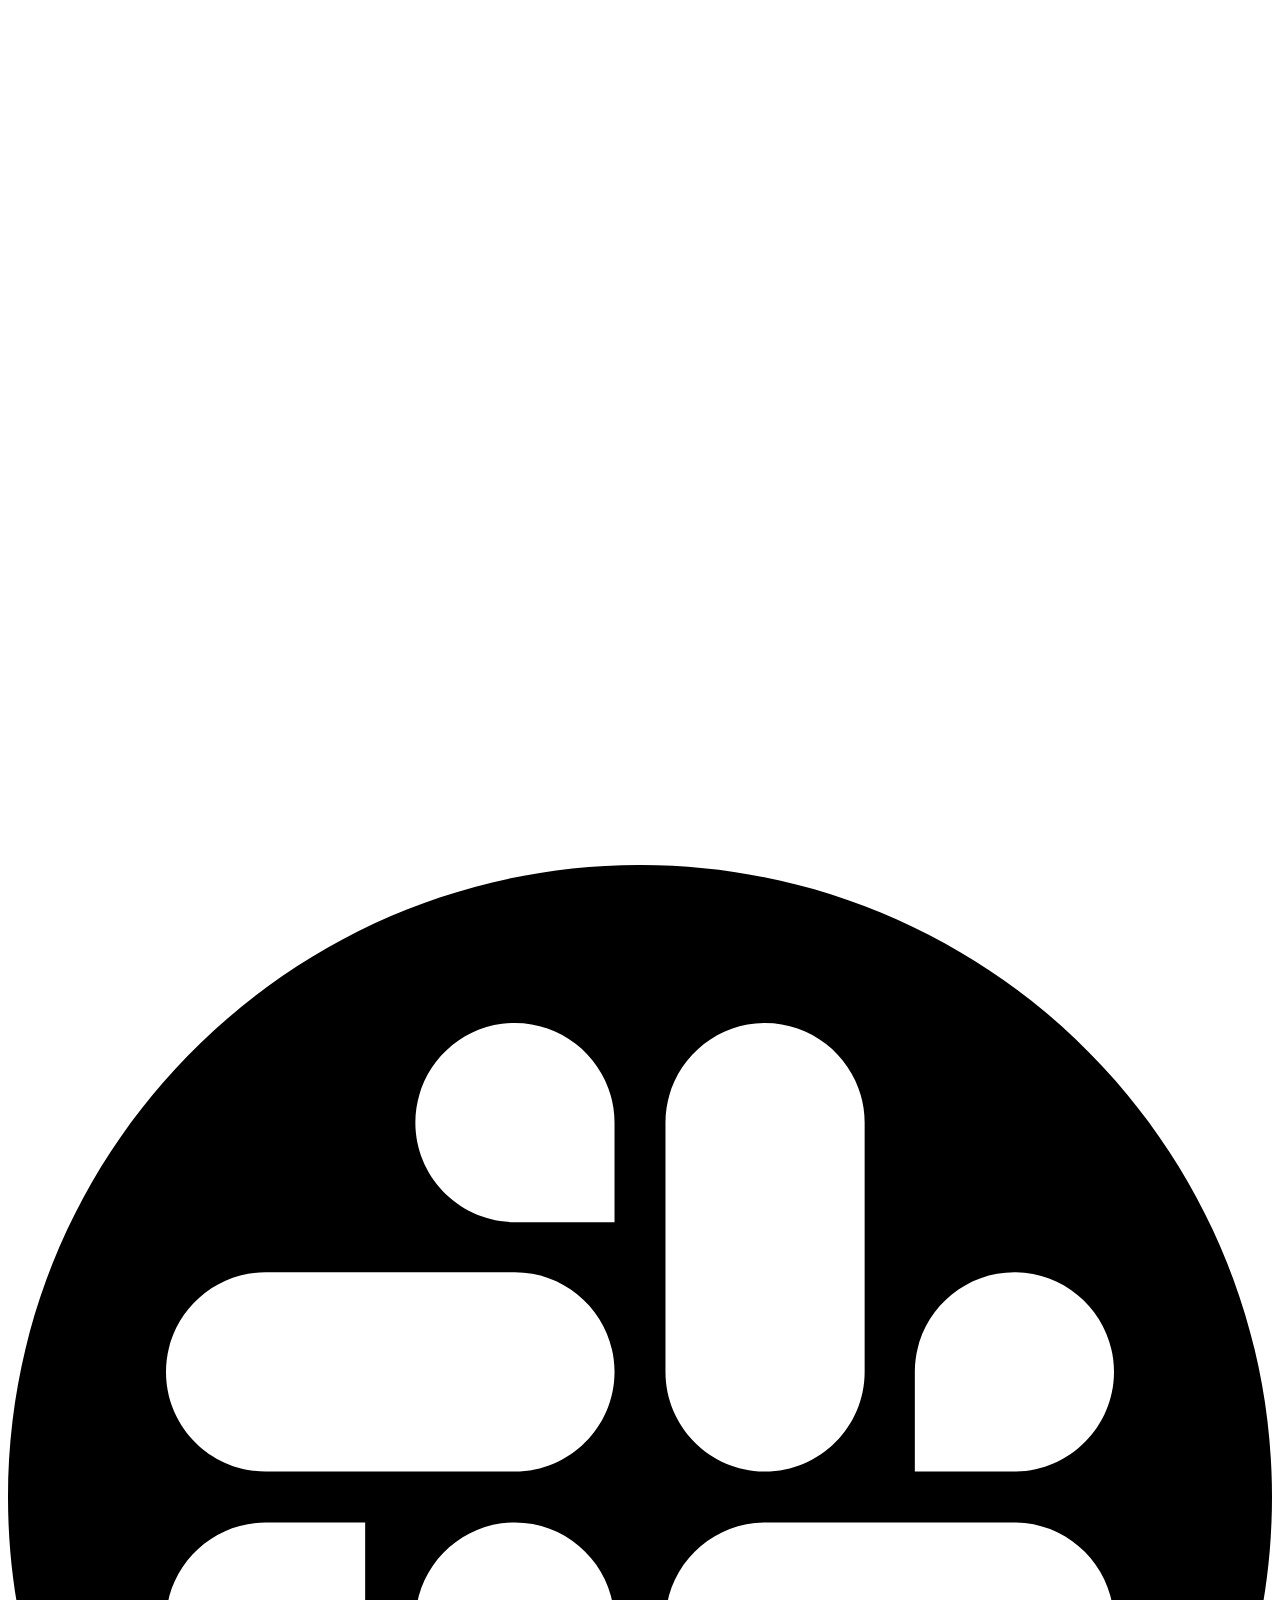
==== commit 9b6a37dc: "update document" ====
--- a/public/index.html
+++ b/public/index.html
@@ -32,7 +32,7 @@
 <meta property="og:title" content="龙先生写代码" />
 <meta property="og:description" content="" />
 <meta property="og:type" content="website" />
-<meta property="og:url" content="https://hox.cc/" />
+<meta property="og:url" content="https://loong.id/" />
 
 
 <meta name="twitter:card" content="summary"/><meta name="twitter:title" content="龙先生写代码"/>
@@ -75,23 +75,65 @@
     
     
     
-  
-
-  <div class="grid grid-cols-center2 grid-cols-md-center3 justify-center gap-4 mb-auto mt-8">
-    
-      
-        
-        
-        
-        
-          <a
-            class="group link  link-github "
+    
+  
+
+  <div class="grid grid-cols-center2-mono grid-cols-md-center5-mono justify-center gap-4 mb-auto mt-8">
+    
+      
+        
+        
+        
+        
+          <a
+            class="group link-mono "
+            href="https://longxianwen.net"
+            target="_blank"
+            rel="me noopener noreferrer"
+            aria-label="website"
+          >
+          <span class="link_svg-mono">
+            <?xml version="1.0" encoding="UTF-8" standalone="no"?>
+<!DOCTYPE svg PUBLIC "-//W3C//DTD SVG 1.1//EN" "http://www.w3.org/Graphics/SVG/1.1/DTD/svg11.dtd">
+<svg width="100%" height="100%" viewBox="0 0 400 400" version="1.1" xmlns="http://www.w3.org/2000/svg" xmlns:xlink="http://www.w3.org/1999/xlink" xml:space="preserve" xmlns:serif="http://www.serif.com/" style="fill-rule:evenodd;clip-rule:evenodd;stroke-linejoin:round;stroke-miterlimit:2;">
+    <g transform="matrix(1,0,0,1,-100.681,-81.3614)">
+        <path d="M300.681,81.361C411.064,81.361 500.681,170.978 500.681,281.361C500.681,391.744 411.064,481.361 300.681,481.361C190.298,481.361 100.681,391.744 100.681,281.361C100.681,170.978 190.298,81.361 300.681,81.361ZM171.431,336.361C166.876,336.361 163.181,340.057 163.181,344.611C163.181,362.83 177.962,377.611 196.181,377.611L405.181,377.611C423.399,377.611 438.181,362.83 438.181,344.611C438.181,340.057 434.485,336.361 429.931,336.361L171.431,336.361ZM218.181,185.111C203.013,185.111 190.681,197.443 190.681,212.611L190.681,322.611L218.181,322.611L218.181,212.611L383.181,212.611L383.181,322.611L410.681,322.611L410.681,212.611C410.681,197.443 398.349,185.111 383.181,185.111L218.181,185.111Z"/>
+    </g>
+</svg>
+
+          </span>
+          
+            <span class="text_svg-mono">
+              <svg viewBox="0 0 400 400" xmlns="http://www.w3.org/2000/svg">
+                <defs>
+                  <path id="arc" d="M 200, 200 m -140, 0 a 140,140 0 1,1 280,0"/>
+                </defs>
+                <text font-size="40">
+                  <textPath href="#arc" text-anchor="middle" startOffset="221">
+                    Website
+                  </textPath>
+                </text>
+              </svg>
+            </span>
+          
+          
+          </a>
+        
+      
+    
+      
+        
+        
+        
+        
+          <a
+            class="group link-mono "
             href="https://github.com/dravenk/"
             target="_blank"
             rel="me noopener noreferrer"
             aria-label="github"
           >
-          <span class="link_svg">
+          <span class="link_svg-mono">
             <?xml version="1.0" encoding="UTF-8" standalone="no"?>
 <!DOCTYPE svg PUBLIC "-//W3C//DTD SVG 1.1//EN" "http://www.w3.org/Graphics/SVG/1.1/DTD/svg11.dtd">
 <svg width="100%" height="100%" viewBox="0 0 496 484" version="1.1" xmlns="http://www.w3.org/2000/svg" xmlns:xlink="http://www.w3.org/1999/xlink" xml:space="preserve" xmlns:serif="http://www.serif.com/" style="fill-rule:evenodd;clip-rule:evenodd;stroke-linejoin:round;stroke-miterlimit:2;">
@@ -102,7 +144,7 @@
 
           </span>
           
-            <span class="text_svg">
+            <span class="text_svg-mono">
               <svg viewBox="0 0 400 400" xmlns="http://www.w3.org/2000/svg">
                 <defs>
                   <path id="arc" d="M 200, 200 m -140, 0 a 140,140 0 1,1 280,0"/>
@@ -116,27 +158,139 @@
             </span>
           
           
-            <span class="tooltip">
-              Github
-            </span>
-          
-          </a>
-        
-      
-    
-      
-        
-        
-        
-        
-          <a
-            class="group link  link-facebook "
+          </a>
+        
+      
+    
+      
+        
+        
+        
+        
+          <a
+            class="group link-mono "
+            href="https://www.drupal.org/u/dravenk"
+            target="_blank"
+            rel="me noopener noreferrer"
+            aria-label="drupal"
+          >
+          <span class="link_svg-mono">
+            <svg xmlns="http://www.w3.org/2000/svg" width="100%" height="100%" fill="none" viewBox="0 0 48 48" id="drupal"><path fill="#fff" d="M26.3154 15.9741C25.5139 15.1726 24.6635 14.3132 23.9087 13.4561 23.203 14.2575 22.4572 14.9878 21.7113 15.7336 21.531 15.9117 21.3841 16.121 21.2772 16.3503 21.1124 16.711 21.059 17.1139 21.1258 17.5058 21.1258 17.5459 21.1258 17.5859 21.1258 17.626 21.1948 17.842 21.2972 18.0446 21.4308 18.2271 21.4531 18.2583 21.4709 18.2894 21.4865 18.3228 21.9763 18.9329 23.1384 20.0549 23.7885 20.6805L27.6401 24.6924 28.7956 25.9125C29.7484 26.901 30.6078 27.9741 31.3625 29.1206V29.1206C31.4538 29.2787 31.5985 29.3945 31.7722 29.4501H31.8523C32.0393 29.4189 32.193 29.2854 32.2531 29.105V29.105C32.5024 28.2991 32.6293 27.462 32.6293 26.6182 32.6071 24.6657 31.9881 22.7689 30.8572 21.1792 29.5236 19.3158 28.0097 17.5904 26.3332 16.0297L26.3154 15.9741zM27.3908 28.8913C26.4357 27.7269 25.5139 26.6605 24.0624 25.1132 22.8357 26.518 21.7113 27.6 20.7807 28.6998 19.1421 30.4742 19.2512 33.2393 21.0256 34.8779 22.8 36.5165 25.5652 36.4074 27.2037 34.633 28.5952 33.128 28.7533 30.8571 27.5844 29.1718 27.5266 29.0716 27.462 28.9781 27.3908 28.8913zM21.7269 23.2096C21.8338 23.0872 21.8338 22.9068 21.7269 22.7844L18.895 19.8879 18.285 19.3113C17.7952 19.8812 17.3366 20.4779 16.9136 21.1013 16.2278 22.0898 15.718 23.1896 15.4063 24.3495V24.3495C15.0657 25.6853 15.0969 27.0901 15.5021 28.4081L15.5577 28.5283C15.629 28.6708 15.7091 28.8066 15.7982 28.938V28.938C15.7982 28.938 16.1277 29.4679 16.4149 29.4924H16.5195C16.6175 29.4701 16.6976 29.4011 16.7355 29.3076 17.0026 28.7465 17.3366 28.2233 17.7306 27.7424L18.7659 26.4823V26.4823L21.7269 23.2096z"></path><path fill="#fff" fill-rule="evenodd" d="M0.00891252 23.9956C0.0133652 10.7443 10.7599 0.00445983 24.0134 0.00891252C37.2623 0.0133652 48 10.7555 48 24.0045V24.0134C47.9956 37.2646 37.249 48.0045 23.9956 48C10.7443 47.9956 0.00445983 37.2468 0.00891252 23.9956ZM11.2475 26.5803C11.2564 33.5533 16.9024 39.2059 23.8753 39.2238C30.8616 39.2238 36.5277 33.5644 36.5343 26.5803C36.5343 20.6516 32.5892 16.7065 29.0983 13.2156L29.0566 13.1738C26.7453 10.8626 24.5438 8.66114 23.8909 6.18034C23.2343 8.66483 21.0261 10.873 18.7087 13.1904L18.6835 13.2156L18.6502 13.249C15.1785 16.7295 11.2475 20.6705 11.2475 26.5803Z" clip-rule="evenodd"></path></svg>
+          </span>
+          
+            <span class="text_svg-mono">
+              <svg viewBox="0 0 400 400" xmlns="http://www.w3.org/2000/svg">
+                <defs>
+                  <path id="arc" d="M 200, 200 m -140, 0 a 140,140 0 1,1 280,0"/>
+                </defs>
+                <text font-size="40">
+                  <textPath href="#arc" text-anchor="middle" startOffset="221">
+                    Drupal
+                  </textPath>
+                </text>
+              </svg>
+            </span>
+          
+          
+          </a>
+        
+      
+    
+      
+        
+        
+        
+        
+          <a
+            class="group link-mono "
+            href="https://gitlab.com/dravenk"
+            target="_blank"
+            rel="me noopener noreferrer"
+            aria-label="gitlab"
+          >
+          <span class="link_svg-mono">
+            <?xml version="1.0" encoding="UTF-8" standalone="no"?>
+<!DOCTYPE svg PUBLIC "-//W3C//DTD SVG 1.1//EN" "http://www.w3.org/Graphics/SVG/1.1/DTD/svg11.dtd">
+<svg width="100%" height="100%" viewBox="0 0 400 400" version="1.1" xmlns="http://www.w3.org/2000/svg" xmlns:xlink="http://www.w3.org/1999/xlink" xml:space="preserve" xmlns:serif="http://www.serif.com/" style="fill-rule:evenodd;clip-rule:evenodd;stroke-linejoin:round;stroke-miterlimit:2;">
+    <g transform="matrix(1,0,0,1,-43.3845,-38.6637)">
+        <path d="M243.385,38.664C353.768,38.664 443.385,128.281 443.385,238.664C443.385,349.047 353.768,438.664 243.385,438.664C133.002,438.664 43.385,349.047 43.385,238.664C43.385,128.281 133.002,38.664 243.385,38.664ZM376.4,227.055L376.024,226.088L338.576,128.424C337.824,126.505 336.481,124.883 334.708,123.782C333.418,122.949 331.967,122.43 330.409,122.272C328.851,122.113 327.347,122.316 325.896,122.868C324.446,123.416 323.156,124.297 322.082,125.436C321.061,126.575 320.309,127.945 319.879,129.434L294.627,206.8L192.277,206.8L166.972,129.434C166.542,127.945 165.79,126.581 164.769,125.442C163.695,124.303 162.405,123.427 160.955,122.879C159.536,122.328 157.989,122.124 156.452,122.281C154.916,122.437 153.438,122.949 152.133,123.782C150.392,124.883 149.043,126.505 148.286,128.424L110.863,226.088L110.474,227.055C105.087,241.132 104.423,256.605 108.583,271.111C112.745,285.564 121.503,298.351 133.538,307.431L133.683,307.538L134,307.753L190.934,350.466L219.195,371.796L236.387,384.798C238.375,385.818 240.847,387.108 243.372,387.108C245.897,387.108 248.368,385.818 250.356,384.798L267.549,371.796L295.809,350.466L353.136,307.538L353.297,307.377C365.332,298.297 374.089,285.564 377.797,271.111C382.417,256.605 381.772,241.132 376.4,227.055Z"/>
+    </g>
+</svg>
+
+          </span>
+          
+            <span class="text_svg-mono">
+              <svg viewBox="0 0 400 400" xmlns="http://www.w3.org/2000/svg">
+                <defs>
+                  <path id="arc" d="M 200, 200 m -140, 0 a 140,140 0 1,1 280,0"/>
+                </defs>
+                <text font-size="40">
+                  <textPath href="#arc" text-anchor="middle" startOffset="221">
+                    Gitlab
+                  </textPath>
+                </text>
+              </svg>
+            </span>
+          
+          
+          </a>
+        
+      
+    
+      
+        
+        
+        
+        
+          <a
+            class="group link-mono "
+            href="https://twitter.com/longxianwen"
+            target="_blank"
+            rel="me noopener noreferrer"
+            aria-label="x-twitter"
+          >
+          <span class="link_svg-mono">
+            <?xml version="1.0" encoding="UTF-8" standalone="no"?>
+<!DOCTYPE svg PUBLIC "-//W3C//DTD SVG 1.1//EN" "http://www.w3.org/Graphics/SVG/1.1/DTD/svg11.dtd">
+<svg width="100%" height="100%" viewBox="0 0 400 400" version="1.1" xmlns="http://www.w3.org/2000/svg" xmlns:xlink="http://www.w3.org/1999/xlink" xml:space="preserve" xmlns:serif="http://www.serif.com/" style="fill-rule:evenodd;clip-rule:evenodd;stroke-linejoin:round;stroke-miterlimit:2;">
+    <g transform="matrix(1,0,0,1,-55.9977,-41.9064)">
+        <path d="M255.998,41.906C366.381,41.906 455.998,131.523 455.998,241.906C455.998,352.289 366.381,441.906 255.998,441.906C145.615,441.906 55.998,352.289 55.998,241.906C55.998,131.523 145.615,41.906 255.998,41.906ZM335.056,117.613L377.244,117.613L285.099,222.904L393.498,366.2L308.643,366.2L242.134,279.314L166.124,366.2L123.876,366.2L222.414,253.559L118.498,117.613L205.503,117.613L265.559,197.029L335.056,117.613ZM320.236,340.983L343.601,340.983L192.775,141.515L167.677,141.515L320.236,340.983Z"/>
+    </g>
+</svg>
+
+          </span>
+          
+            <span class="text_svg-mono">
+              <svg viewBox="0 0 400 400" xmlns="http://www.w3.org/2000/svg">
+                <defs>
+                  <path id="arc" d="M 200, 200 m -140, 0 a 140,140 0 1,1 280,0"/>
+                </defs>
+                <text font-size="40">
+                  <textPath href="#arc" text-anchor="middle" startOffset="221">
+                    X-twitter
+                  </textPath>
+                </text>
+              </svg>
+            </span>
+          
+          
+          </a>
+        
+      
+    
+      
+        
+        
+        
+        
+          <a
+            class="group link-mono "
             href="https://facebook.com/longxianwen"
             target="_blank"
             rel="me noopener noreferrer"
             aria-label="facebook"
           >
-          <span class="link_svg">
+          <span class="link_svg-mono">
             <?xml version="1.0" encoding="UTF-8" standalone="no"?>
 <!DOCTYPE svg PUBLIC "-//W3C//DTD SVG 1.1//EN" "http://www.w3.org/Graphics/SVG/1.1/DTD/svg11.dtd">
 <svg width="100%" height="100%" viewBox="0 0 496 493" version="1.1" xmlns="http://www.w3.org/2000/svg" xmlns:xlink="http://www.w3.org/1999/xlink" xml:space="preserve" xmlns:serif="http://www.serif.com/" style="fill-rule:evenodd;clip-rule:evenodd;stroke-linejoin:round;stroke-miterlimit:2;">
@@ -147,7 +301,7 @@
 
           </span>
           
-            <span class="text_svg">
+            <span class="text_svg-mono">
               <svg viewBox="0 0 400 400" xmlns="http://www.w3.org/2000/svg">
                 <defs>
                   <path id="arc" d="M 200, 200 m -140, 0 a 140,140 0 1,1 280,0"/>
@@ -161,27 +315,23 @@
             </span>
           
           
-            <span class="tooltip">
-              Facebook
-            </span>
-          
-          </a>
-        
-      
-    
-      
-        
-        
-        
-        
-          <a
-            class="group link  link-slack "
+          </a>
+        
+      
+    
+      
+        
+        
+        
+        
+          <a
+            class="group link-mono "
             href="https://longxianwen.slack.com/archives/C0190UYMWHH"
             target="_blank"
             rel="me noopener noreferrer"
             aria-label="slack"
           >
-          <span class="link_svg">
+          <span class="link_svg-mono">
             <?xml version="1.0" encoding="UTF-8" standalone="no"?>
 <!DOCTYPE svg PUBLIC "-//W3C//DTD SVG 1.1//EN" "http://www.w3.org/Graphics/SVG/1.1/DTD/svg11.dtd">
 <svg width="100%" height="100%" viewBox="0 0 400 400" version="1.1" xmlns="http://www.w3.org/2000/svg" xmlns:xlink="http://www.w3.org/1999/xlink" xml:space="preserve" xmlns:serif="http://www.serif.com/" style="fill-rule:evenodd;clip-rule:evenodd;stroke-linejoin:round;stroke-miterlimit:2;">
@@ -192,7 +342,7 @@
 
           </span>
           
-            <span class="text_svg">
+            <span class="text_svg-mono">
               <svg viewBox="0 0 400 400" xmlns="http://www.w3.org/2000/svg">
                 <defs>
                   <path id="arc" d="M 200, 200 m -140, 0 a 140,140 0 1,1 280,0"/>
@@ -206,9 +356,334 @@
             </span>
           
           
-            <span class="tooltip">
-              Slack
-            </span>
+          </a>
+        
+      
+    
+      
+        
+        
+        
+        
+          <a
+            class="group link-mono "
+            href="https://t.me/samemax"
+            target="_blank"
+            rel="me noopener noreferrer"
+            aria-label="telegram"
+          >
+          <span class="link_svg-mono">
+            <svg xmlns="http://www.w3.org/2000/svg" viewBox="0 0 496 512"><!--! Font Awesome Pro 6.4.2 by @fontawesome - https://fontawesome.com License - https://fontawesome.com/license (Commercial License) Copyright 2023 Fonticons, Inc. --><path d="M248,8C111.033,8,0,119.033,0,256S111.033,504,248,504,496,392.967,496,256,384.967,8,248,8ZM362.952,176.66c-3.732,39.215-19.881,134.378-28.1,178.3-3.476,18.584-10.322,24.816-16.948,25.425-14.4,1.326-25.338-9.517-39.287-18.661-21.827-14.308-34.158-23.215-55.346-37.177-24.485-16.135-8.612-25,5.342-39.5,3.652-3.793,67.107-61.51,68.335-66.746.153-.655.3-3.1-1.154-4.384s-3.59-.849-5.135-.5q-3.283.746-104.608,69.142-14.845,10.194-26.894,9.934c-8.855-.191-25.888-5.006-38.551-9.123-15.531-5.048-27.875-7.717-26.8-16.291q.84-6.7,18.45-13.7,108.446-47.248,144.628-62.3c68.872-28.647,83.183-33.623,92.511-33.789,2.052-.034,6.639.474,9.61,2.885a10.452,10.452,0,0,1,3.53,6.716A43.765,43.765,0,0,1,362.952,176.66Z"/></svg>
+          </span>
+          
+            <span class="text_svg-mono">
+              <svg viewBox="0 0 400 400" xmlns="http://www.w3.org/2000/svg">
+                <defs>
+                  <path id="arc" d="M 200, 200 m -140, 0 a 140,140 0 1,1 280,0"/>
+                </defs>
+                <text font-size="40">
+                  <textPath href="#arc" text-anchor="middle" startOffset="221">
+                    Telegram
+                  </textPath>
+                </text>
+              </svg>
+            </span>
+          
+          
+          </a>
+        
+      
+    
+      
+        
+        
+        
+        
+          <a
+            class="group link-mono "
+            href="https://mail.google.com/mail/u/0/#search/stevenleeloong%40gmail.com"
+            target="_blank"
+            rel="me noopener noreferrer"
+            aria-label="email"
+          >
+          <span class="link_svg-mono">
+            <?xml version="1.0" encoding="UTF-8" standalone="no"?>
+<!DOCTYPE svg PUBLIC "-//W3C//DTD SVG 1.1//EN" "http://www.w3.org/Graphics/SVG/1.1/DTD/svg11.dtd">
+<svg width="100%" height="100%" viewBox="0 0 400 400" version="1.1" xmlns="http://www.w3.org/2000/svg" xmlns:xlink="http://www.w3.org/1999/xlink" xml:space="preserve" xmlns:serif="http://www.serif.com/" style="fill-rule:evenodd;clip-rule:evenodd;stroke-linejoin:round;stroke-miterlimit:2;">
+    <g transform="matrix(1,0,0,1,-54.3415,-73.3474)">
+        <path d="M254.342,73.347C364.725,73.347 454.342,162.964 454.342,273.347C454.342,383.73 364.725,473.347 254.342,473.347C143.959,473.347 54.342,383.73 54.342,273.347C54.342,162.964 143.959,73.347 254.342,73.347ZM116.842,230.379L116.842,342.097C116.842,361.057 132.257,376.472 151.217,376.472L357.467,376.472C376.426,376.472 391.842,361.057 391.842,342.097L391.842,230.379L274.967,318.035C262.72,327.219 245.963,327.219 233.717,318.035L116.842,230.379ZM142.623,170.222C128.389,170.222 116.842,181.77 116.842,196.004C116.842,204.114 120.655,211.741 127.154,216.629L244.029,304.285C250.152,308.85 258.531,308.85 264.654,304.285L381.529,216.629C388.028,211.741 391.842,204.114 391.842,196.004C391.842,181.77 380.294,170.222 366.06,170.222L142.623,170.222Z"/>
+    </g>
+</svg>
+
+          </span>
+          
+            <span class="text_svg-mono">
+              <svg viewBox="0 0 400 400" xmlns="http://www.w3.org/2000/svg">
+                <defs>
+                  <path id="arc" d="M 200, 200 m -140, 0 a 140,140 0 1,1 280,0"/>
+                </defs>
+                <text font-size="40">
+                  <textPath href="#arc" text-anchor="middle" startOffset="221">
+                    Email
+                  </textPath>
+                </text>
+              </svg>
+            </span>
+          
+          
+          </a>
+        
+      
+    
+      
+        
+        
+        
+        
+          <a
+            class="group link-mono "
+            href="https://www.linkedin.com/in/xianwenlong/"
+            target="_blank"
+            rel="me noopener noreferrer"
+            aria-label="linkedin"
+          >
+          <span class="link_svg-mono">
+            <?xml version="1.0" encoding="UTF-8" standalone="no"?>
+<!DOCTYPE svg PUBLIC "-//W3C//DTD SVG 1.1//EN" "http://www.w3.org/Graphics/SVG/1.1/DTD/svg11.dtd">
+<svg width="100%" height="100%" viewBox="0 0 400 400" version="1.1" xmlns="http://www.w3.org/2000/svg" xmlns:xlink="http://www.w3.org/1999/xlink" xml:space="preserve" xmlns:serif="http://www.serif.com/" style="fill-rule:evenodd;clip-rule:evenodd;stroke-linejoin:round;stroke-miterlimit:2;">
+    <g transform="matrix(1,0,0,1,-17.0199,-31.9208)">
+        <path d="M217.02,31.921C327.403,31.921 417.02,121.538 417.02,231.921C417.02,342.304 327.403,431.921 217.02,431.921C106.637,431.921 17.02,342.304 17.02,231.921C17.02,121.538 106.637,31.921 217.02,31.921ZM141.076,368.418L84.062,368.418L84.062,184.818L141.076,184.818L141.076,368.418ZM354.52,368.418L297.568,368.418L297.568,279.043C297.568,257.742 297.138,230.427 267.926,230.427C238.283,230.427 233.741,253.568 233.741,277.508L233.741,368.418L176.789,368.418L176.789,184.818L231.47,184.818L231.47,209.863L232.268,209.863C239.879,195.438 258.472,180.215 286.212,180.215C343.913,180.215 354.52,218.211 354.52,267.564L354.52,368.418ZM112.538,159.774C94.307,159.774 79.52,144.673 79.52,126.442C79.52,108.329 94.425,93.424 112.538,93.424C130.652,93.424 145.557,108.329 145.557,126.442C145.557,144.673 130.763,159.774 112.538,159.774Z"/>
+    </g>
+</svg>
+
+          </span>
+          
+            <span class="text_svg-mono">
+              <svg viewBox="0 0 400 400" xmlns="http://www.w3.org/2000/svg">
+                <defs>
+                  <path id="arc" d="M 200, 200 m -140, 0 a 140,140 0 1,1 280,0"/>
+                </defs>
+                <text font-size="40">
+                  <textPath href="#arc" text-anchor="middle" startOffset="221">
+                    Linkedin
+                  </textPath>
+                </text>
+              </svg>
+            </span>
+          
+          
+          </a>
+        
+      
+    
+      
+        
+        
+        
+        
+          <a
+            class="group link-mono "
+            href="discordapp.com/users/1100236153988321352"
+            target="_blank"
+            rel="me noopener noreferrer"
+            aria-label="discord"
+          >
+          <span class="link_svg-mono">
+            <?xml version="1.0" encoding="UTF-8" standalone="no"?>
+<!DOCTYPE svg PUBLIC "-//W3C//DTD SVG 1.1//EN" "http://www.w3.org/Graphics/SVG/1.1/DTD/svg11.dtd">
+<svg width="100%" height="100%" viewBox="0 0 400 400" version="1.1" xmlns="http://www.w3.org/2000/svg" xmlns:xlink="http://www.w3.org/1999/xlink" xml:space="preserve" xmlns:serif="http://www.serif.com/" style="fill-rule:evenodd;clip-rule:evenodd;stroke-linejoin:round;stroke-miterlimit:2;">
+    <g transform="matrix(1,0,0,1,-118.204,-48.7228)">
+        <path d="M318.204,48.723C428.587,48.723 518.204,138.34 518.204,248.723C518.204,359.106 428.587,448.723 318.204,448.723C207.821,448.723 118.204,359.106 118.204,248.723C118.204,138.34 207.821,48.723 318.204,48.723ZM413.861,161.657C413.784,161.509 413.658,161.392 413.503,161.329C395.674,153.149 376.858,147.315 357.528,143.975C357.168,143.908 356.804,144.081 356.628,144.401C354.066,149.051 351.74,153.827 349.66,158.712C328.823,155.549 307.627,155.549 286.79,158.712C284.696,153.815 282.333,149.037 279.712,144.401C279.528,144.088 279.17,143.919 278.812,143.975C259.48,147.308 240.663,153.142 222.835,161.33C222.683,161.394 222.554,161.505 222.467,161.646C186.815,214.887 177.049,266.818 181.84,318.107C181.867,318.361 181.996,318.593 182.198,318.75C202.957,334.121 226.177,345.854 250.866,353.447C251.221,353.554 251.608,353.427 251.831,353.131C257.134,345.916 261.832,338.276 265.879,330.288C265.941,330.166 265.973,330.032 265.973,329.895C265.973,329.531 265.744,329.203 265.402,329.078C257.993,326.243 250.82,322.825 243.95,318.858C243.681,318.699 243.516,318.41 243.516,318.098C243.516,317.822 243.645,317.562 243.864,317.396C245.305,316.316 246.748,315.192 248.124,314.058C248.373,313.853 248.718,313.806 249.013,313.938C294.018,334.477 342.742,334.477 387.215,313.938C387.51,313.798 387.861,313.84 388.115,314.047C389.491,315.182 390.933,316.316 392.385,317.396C392.608,317.562 392.739,317.824 392.739,318.101C392.739,318.411 392.576,318.699 392.31,318.858C385.456,322.859 378.276,326.274 370.847,329.067C370.508,329.196 370.282,329.524 370.282,329.887C370.282,330.026 370.316,330.164 370.38,330.288C374.494,338.231 379.186,345.862 384.417,353.119C384.634,353.423 385.024,353.555 385.382,353.446C410.115,345.878 433.376,334.144 454.161,318.75C454.366,318.601 454.496,318.37 454.519,318.118C460.255,258.823 444.916,207.317 413.861,161.657ZM272.6,286.877C259.05,286.877 247.886,274.443 247.886,259.172C247.886,243.901 258.834,231.466 272.6,231.466C286.474,231.466 297.531,244.009 297.314,259.171C297.314,274.443 286.366,286.877 272.6,286.877ZM363.977,286.877C350.428,286.877 339.263,274.443 339.263,259.172C339.263,243.901 350.211,231.466 363.977,231.466C377.852,231.466 388.908,244.009 388.692,259.171C388.692,274.443 377.852,286.877 363.977,286.877Z"/>
+    </g>
+</svg>
+
+          </span>
+          
+            <span class="text_svg-mono">
+              <svg viewBox="0 0 400 400" xmlns="http://www.w3.org/2000/svg">
+                <defs>
+                  <path id="arc" d="M 200, 200 m -140, 0 a 140,140 0 1,1 280,0"/>
+                </defs>
+                <text font-size="40">
+                  <textPath href="#arc" text-anchor="middle" startOffset="221">
+                    Discord
+                  </textPath>
+                </text>
+              </svg>
+            </span>
+          
+          
+          </a>
+        
+      
+    
+      
+        
+        
+        
+        
+          <a
+            class="group link-mono "
+            href="https://www.youtube.com/channel/UC6oXSSEMgKTFBuLooYbqQ1w"
+            target="_blank"
+            rel="me noopener noreferrer"
+            aria-label="youtube"
+          >
+          <span class="link_svg-mono">
+            <?xml version="1.0" encoding="UTF-8" standalone="no"?>
+<!DOCTYPE svg PUBLIC "-//W3C//DTD SVG 1.1//EN" "http://www.w3.org/Graphics/SVG/1.1/DTD/svg11.dtd">
+<svg width="100%" height="100%" viewBox="0 0 400 400" version="1.1" xmlns="http://www.w3.org/2000/svg" xmlns:xlink="http://www.w3.org/1999/xlink" xml:space="preserve" xmlns:serif="http://www.serif.com/" style="fill-rule:evenodd;clip-rule:evenodd;stroke-linejoin:round;stroke-miterlimit:2;">
+    <g transform="matrix(1,0,0,1,-83.5766,-59.0012)">
+        <path d="M283.577,59.001C393.96,59.001 483.577,148.618 483.577,259.001C483.577,369.384 393.96,459.001 283.577,459.001C173.194,459.001 83.577,369.384 83.577,259.001C83.577,148.618 173.194,59.001 283.577,59.001ZM415.33,192.576C412.167,180.667 402.849,171.288 391.017,168.105C369.572,162.322 283.577,162.322 283.577,162.322C283.577,162.322 197.582,162.322 176.136,168.105C164.304,171.289 154.986,180.667 151.823,192.576C146.077,214.161 146.077,259.197 146.077,259.197C146.077,259.197 146.077,304.232 151.823,325.817C154.986,337.726 164.304,346.714 176.136,349.897C197.582,355.681 283.577,355.681 283.577,355.681C283.577,355.681 369.571,355.681 391.017,349.897C402.849,346.714 412.167,337.726 415.33,325.817C421.077,304.232 421.077,259.197 421.077,259.197C421.077,259.197 421.077,214.161 415.33,192.576ZM255.451,300.085L255.451,218.308L327.326,259.198L255.451,300.085Z"/>
+    </g>
+</svg>
+
+          </span>
+          
+            <span class="text_svg-mono">
+              <svg viewBox="0 0 400 400" xmlns="http://www.w3.org/2000/svg">
+                <defs>
+                  <path id="arc" d="M 200, 200 m -140, 0 a 140,140 0 1,1 280,0"/>
+                </defs>
+                <text font-size="40">
+                  <textPath href="#arc" text-anchor="middle" startOffset="221">
+                    Youtube
+                  </textPath>
+                </text>
+              </svg>
+            </span>
+          
+          
+          </a>
+        
+      
+    
+      
+        
+        
+        
+        
+          <a
+            class="group link-mono "
+            href="https://dev.to/dravenk"
+            target="_blank"
+            rel="me noopener noreferrer"
+            aria-label="dev"
+          >
+          <span class="link_svg-mono">
+            <?xml version="1.0" encoding="UTF-8" standalone="no"?>
+<!DOCTYPE svg PUBLIC "-//W3C//DTD SVG 1.1//EN" "http://www.w3.org/Graphics/SVG/1.1/DTD/svg11.dtd">
+<svg width="100%" height="100%" viewBox="0 0 400 400" version="1.1" xmlns="http://www.w3.org/2000/svg" xmlns:xlink="http://www.w3.org/1999/xlink" xml:space="preserve" xmlns:serif="http://www.serif.com/" style="fill-rule:evenodd;clip-rule:evenodd;stroke-linejoin:round;stroke-miterlimit:2;">
+    <g transform="matrix(1,0,0,1,-22.9915,-27.345)">
+        <g transform="matrix(0.613839,0,0,0.613839,92.1749,61.6697)">
+            <g transform="matrix(1.62909,0,0,1.62909,-150.161,-100.466)">
+                <path d="M222.992,27.345C333.375,27.345 422.992,116.962 422.992,227.345C422.992,337.728 333.375,427.345 222.992,427.345C112.609,427.345 22.992,337.728 22.992,227.345C22.992,116.962 112.609,27.345 222.992,27.345ZM333.544,89.845L112.439,89.845C97.584,89.845 85.528,101.87 85.492,116.731L85.492,337.959C85.528,352.82 97.584,364.845 112.439,364.845L333.544,364.845C348.405,364.845 360.455,352.82 360.492,337.959L360.492,116.731C360.455,101.87 348.399,89.845 333.544,89.845ZM305.565,265.293C297.463,284.168 282.945,280.411 276.445,265.293L252.793,176.409L272.786,176.409L291.023,246.214L309.175,176.409L329.173,176.409L305.565,265.293ZM241.947,194.523L209.242,194.523L209.242,218.107L229.234,218.107L229.234,236.258L209.242,236.258L209.242,259.836L241.953,259.836L241.953,277.987L203.784,277.987C196.934,278.165 191.238,272.751 191.066,265.9L191.066,189.103C190.9,182.259 196.32,176.574 203.165,176.403L241.953,176.403L241.947,194.523ZM180.146,248.946C180.146,260.492 173.019,277.987 150.46,277.95L121.978,277.95L121.978,176.384L151.062,176.384C172.816,176.384 180.133,193.854 180.139,205.406L180.146,248.946ZM159.226,198.059C156.844,196.279 154.456,195.389 152.075,195.389L141.369,195.389L141.369,259.516L152.081,259.516C154.463,259.516 156.85,258.626 159.232,256.846C161.614,255.066 162.805,252.396 162.805,248.829L162.805,206.075C162.798,202.515 161.601,199.839 159.226,198.059Z"/>
+            </g>
+        </g>
+    </g>
+</svg>
+
+          </span>
+          
+            <span class="text_svg-mono">
+              <svg viewBox="0 0 400 400" xmlns="http://www.w3.org/2000/svg">
+                <defs>
+                  <path id="arc" d="M 200, 200 m -140, 0 a 140,140 0 1,1 280,0"/>
+                </defs>
+                <text font-size="40">
+                  <textPath href="#arc" text-anchor="middle" startOffset="221">
+                    Dev
+                  </textPath>
+                </text>
+              </svg>
+            </span>
+          
+          
+          </a>
+        
+      
+    
+      
+        
+        
+        
+        
+          <a
+            class="group link-mono "
+            href="https://stackoverflow.com/users/8068041/draven-k"
+            target="_blank"
+            rel="me noopener noreferrer"
+            aria-label="stack-overflow"
+          >
+          <span class="link_svg-mono">
+            <?xml version="1.0" encoding="UTF-8" standalone="no"?>
+<!DOCTYPE svg PUBLIC "-//W3C//DTD SVG 1.1//EN" "http://www.w3.org/Graphics/SVG/1.1/DTD/svg11.dtd">
+<svg width="100%" height="100%" viewBox="0 0 400 400" version="1.1" xmlns="http://www.w3.org/2000/svg" xmlns:xlink="http://www.w3.org/1999/xlink" xml:space="preserve" xmlns:serif="http://www.serif.com/" style="fill-rule:evenodd;clip-rule:evenodd;stroke-linejoin:round;stroke-miterlimit:2;">
+    <g transform="matrix(1,0,0,1,5.74942,-60.745)">
+        <g transform="matrix(0.8,0,0,0.8,46.9661,56.8873)">
+            <path d="M184.106,4.822C322.084,4.822 434.106,116.843 434.106,254.822C434.106,392.801 322.084,504.822 184.106,504.822C46.127,504.822 -65.894,392.801 -65.894,254.822C-65.894,116.843 46.127,4.822 184.106,4.822ZM285.824,398.572L67.465,398.572L67.465,304.822L36.215,304.822L36.215,429.822L317.074,429.822L317.074,304.822L285.824,304.822L285.824,398.572ZM254.809,336.072L98.559,336.072L98.559,367.088L254.809,367.088L254.809,336.072ZM261.215,297.791L108.324,265.525L101.918,296.228L254.809,328.26L261.215,297.791ZM276.684,260.838L135.043,194.666L121.996,223.182L263.559,289.197L276.684,260.838ZM301.059,229.822L181.137,129.588L161.215,153.65L281.137,253.885L301.059,229.822ZM238.793,79.822L213.793,98.572L306.996,223.807L331.996,205.057L238.793,79.822Z"/>
+        </g>
+    </g>
+</svg>
+
+          </span>
+          
+            <span class="text_svg-mono">
+              <svg viewBox="0 0 400 400" xmlns="http://www.w3.org/2000/svg">
+                <defs>
+                  <path id="arc" d="M 200, 200 m -140, 0 a 140,140 0 1,1 280,0"/>
+                </defs>
+                <text font-size="40">
+                  <textPath href="#arc" text-anchor="middle" startOffset="221">
+                    Stack-overflow
+                  </textPath>
+                </text>
+              </svg>
+            </span>
+          
+          
+          </a>
+        
+      
+    
+      
+        
+        
+        
+        
+          <a
+            class="group link-mono "
+            href="https://paypal.me/longxianwen?country.x=C2&amp;locale.x=zh_XC"
+            target="_blank"
+            rel="me noopener noreferrer"
+            aria-label="paypal"
+          >
+          <span class="link_svg-mono">
+            <?xml version="1.0" encoding="UTF-8" standalone="no"?>
+<!DOCTYPE svg PUBLIC "-//W3C//DTD SVG 1.1//EN" "http://www.w3.org/Graphics/SVG/1.1/DTD/svg11.dtd">
+<svg width="100%" height="100%" viewBox="0 0 400 400" version="1.1" xmlns="http://www.w3.org/2000/svg" xmlns:xlink="http://www.w3.org/1999/xlink" xml:space="preserve" xmlns:serif="http://www.serif.com/" style="fill-rule:evenodd;clip-rule:evenodd;stroke-linejoin:round;stroke-miterlimit:2;">
+    <g transform="matrix(1,0,0,1,0.816327,-54.4082)">
+        <g transform="matrix(1,0,0,1,-23.2461,0)">
+            <path d="M222.43,54.408C332.813,54.408 422.43,144.025 422.43,254.408C422.43,364.791 332.813,454.408 222.43,454.408C112.047,454.408 22.43,364.791 22.43,254.408C22.43,144.025 112.047,54.408 222.43,54.408ZM322.522,191.313C321.431,190.525 321.006,190.221 320.703,192.101C319.49,199.014 317.61,205.745 315.367,212.476C291.171,281.484 224.104,275.48 191.359,275.48C187.66,275.48 185.234,277.482 184.749,281.181C171.045,366.318 168.316,384.086 168.316,384.086C167.71,388.391 170.438,391.908 174.744,391.908L213.25,391.908C218.465,391.908 222.77,388.088 223.801,382.873C224.225,379.598 223.134,386.572 232.533,327.509C235.323,314.168 241.205,315.563 250.3,315.563C293.354,315.563 326.949,298.099 336.954,247.465C340.896,226.362 339.744,204.168 322.522,191.313ZM173.531,278.573C171.409,290.216 162.98,344.488 160.493,359.83C160.312,360.921 159.887,361.346 158.674,361.346L113.437,361.346C108.829,361.346 105.493,357.344 106.1,352.917L141.635,127.399C142.544,121.578 147.759,117.151 153.762,117.151C246.116,117.151 253.878,114.907 277.467,124.064C313.911,138.193 317.246,172.272 304.148,209.141C291.111,247.101 260.185,263.413 219.192,263.898C192.875,264.323 177.048,259.654 173.531,278.573Z"/>
+        </g>
+    </g>
+</svg>
+
+          </span>
+          
+            <span class="text_svg-mono">
+              <svg viewBox="0 0 400 400" xmlns="http://www.w3.org/2000/svg">
+                <defs>
+                  <path id="arc" d="M 200, 200 m -140, 0 a 140,140 0 1,1 280,0"/>
+                </defs>
+                <text font-size="40">
+                  <textPath href="#arc" text-anchor="middle" startOffset="221">
+                    Paypal
+                  </textPath>
+                </text>
+              </svg>
+            </span>
+          
           
           </a>
         
